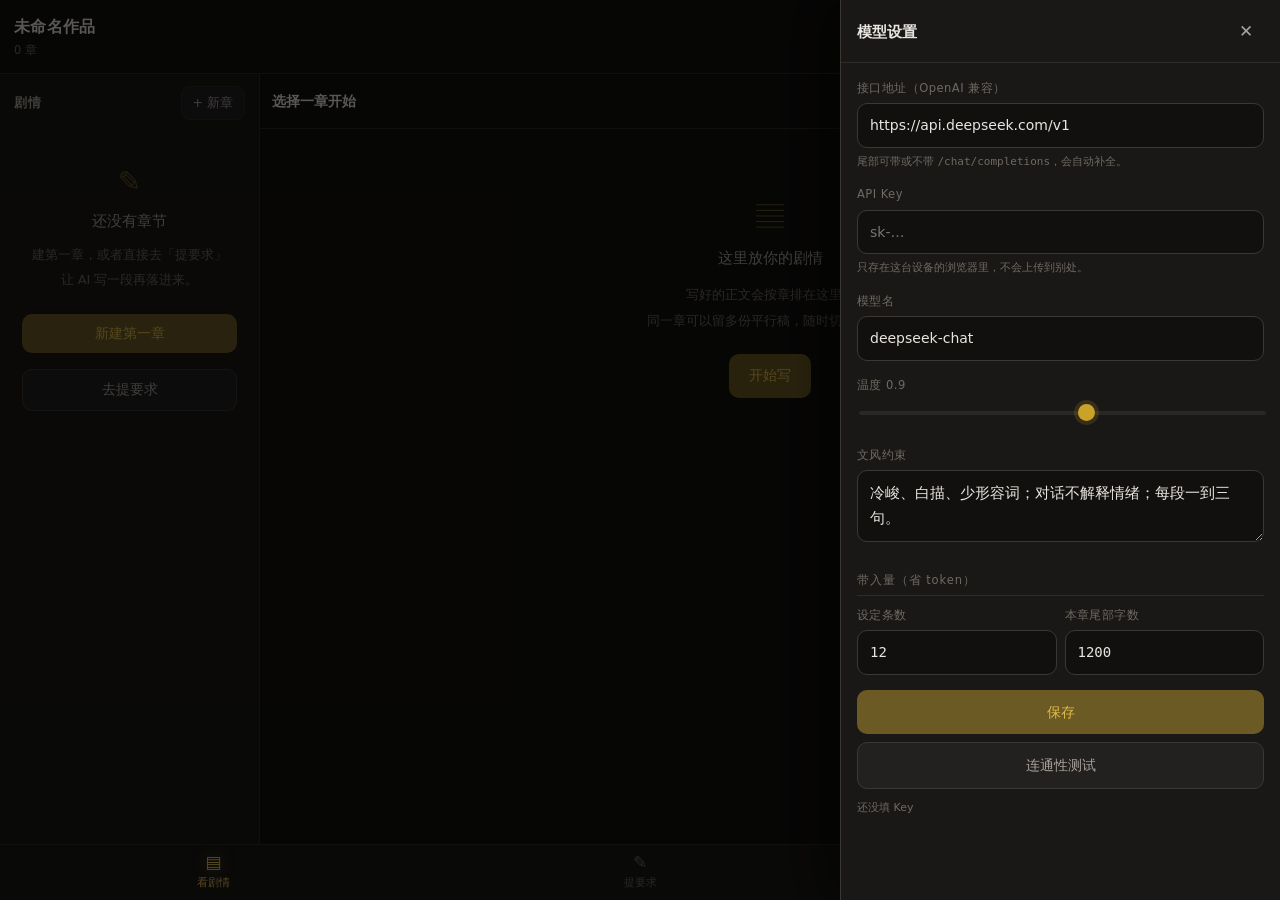
==== src/index.html @ 963e23ae "feat: 临文录 v1.0 —— 三模块前端创作台 看剧情 / 提要求 / 世界线与设定。 纯前端零依赖单文件，数据存本地，可离线使用。" ====
<!DOCTYPE html>
<html lang="zh-CN">
<head>
<meta charset="UTF-8">
<meta name="viewport" content="width=device-width, initial-scale=1, viewport-fit=cover">
<meta name="theme-color" content="#12100e">
<meta name="description" content="临文录 · 一个纯前端的极简小说创作台：看剧情、提要求、管设定。">
<title>临文录</title>
<link rel="stylesheet" href="style.css">
</head>
<body>

<!-- ══ 顶栏 ══ -->
<header class="topbar">
  <button class="topbar__title" id="btnBook" title="作品设置">
    <span class="topbar__name" id="bookName">临文录</span>
    <span class="topbar__meta" id="bookMeta">未命名作品</span>
  </button>
  <div class="topbar__actions">
    <button class="icon-btn" id="btnStream" title="专注模式">◎</button>
    <button class="icon-btn" id="btnMenu" title="更多">⋯</button>
  </div>
</header>

<!-- ══ 主区：三个模块 ══ -->
<main class="stage">

  <!-- ── 模块一：看剧情 ── -->
  <section class="view view--read" id="viewRead" data-view="read">
    <div class="pane pane--list" id="chapterListPane">
      <div class="pane__head">
        <h2 class="pane__title">剧情</h2>
        <button class="mini-btn" id="btnNewChapter">+ 新章</button>
      </div>
      <div class="chapter-list" id="chapterList"></div>
    </div>

    <div class="pane pane--body" id="chapterBodyPane">
      <div class="reader__head">
        <button class="icon-btn reader__back" id="btnBackToList" title="返回目录">‹</button>
        <div class="reader__title" id="readerTitle">选择一章开始</div>
        <div class="reader__tools">
          <button class="mini-btn" id="btnVersions" title="版本">稿 <span id="verBadge">—</span></button>
          <button class="mini-btn" id="btnEditChapter" title="改写正文">✎</button>
        </div>
      </div>
      <article class="reader" id="reader" tabindex="0">
        <div class="empty" id="readerEmpty">
          <p>左边选一章，<br>或者按下面的「提要求」开始写。</p>
        </div>
      </article>
      <div class="selbar" id="selbar" hidden>
        <span class="selbar__label">选中了 <b id="selCount">0</b> 字</span>
        <button class="mini-btn" data-sel="rewrite">改写</button>
        <button class="mini-btn" data-sel="expand">扩写</button>
        <button class="mini-btn" data-sel="ask">提问</button>
        <button class="mini-btn" data-sel="setting">存为设定</button>
      </div>
    </div>
  </section>

  <!-- ── 模块二：提要求 ── -->
  <section class="view view--chat" id="viewChat" data-view="chat" hidden>
    <div class="chat__head">
      <div class="chat__target">
        <span class="chat__targetLabel">写作目标</span>
        <button class="chip" id="btnTarget"></button>
      </div>
      <button class="mini-btn" id="btnContext" title="查看将带入的上下文">上下文</button>
    </div>

    <div class="chat__flow" id="chatFlow"></div>

    <div class="chat__composer">
      <div class="chat__hint" id="chatHint"></div>
      <div class="composer">
        <textarea id="chatInput" rows="1" placeholder="说要写什么：主角去码头见旧友，气氛要冷"></textarea>
        <button class="send-btn" id="btnSend" title="发送">↑</button>
      </div>
      <div class="composer__bar">
        <button class="mini-btn" id="btnQuickContinue">续写</button>
        <button class="mini-btn" id="btnQuickOutline">本章要点</button>
        <button class="mini-btn" id="btnNewChat">清空对话</button>
      </div>
    </div>
  </section>

  <!-- ── 模块三：世界线与设定 ── -->
  <section class="view view--world" id="viewWorld" data-view="world" hidden>
    <div class="seg" id="worldSeg">
      <button class="seg__btn is-on" data-seg="line">世界线</button>
      <button class="seg__btn" data-seg="setting">设定</button>
    </div>

    <div class="world__body" id="worldBody"></div>

    <button class="fab" id="btnAddWorld" title="新增">+</button>
  </section>

</main>

<!-- ══ 底部导航 ══ -->
<nav class="tabbar" id="tabbar">
  <button class="tab is-on" data-go="read"><i>▤</i><span>看剧情</span></button>
  <button class="tab" data-go="chat"><i>✎</i><span>提要求</span></button>
  <button class="tab" data-go="world"><i>◇</i><span>世界线</span></button>
</nav>

<!-- ══ 抽屉：设置 ══ -->
<div class="sheet" id="sheet" hidden>
  <div class="sheet__mask" data-close></div>
  <div class="sheet__panel">
    <div class="sheet__head">
      <h3 id="sheetTitle">设置</h3>
      <button class="icon-btn" data-close>✕</button>
    </div>
    <div class="sheet__body" id="sheetBody"></div>
  </div>
</div>

<!-- ══ 轻提示 ══ -->
<div class="toast" id="toast" hidden></div>

<script src="js/store.js"></script>
<script src="js/api.js"></script>
<script src="js/read.js"></script>
<script src="js/chat.js"></script>
<script src="js/world.js"></script>
<script src="js/app.js"></script>
</body>
</html>
---- src/style.css ----
/* ════════════════════════════════════════════
   临文录 · 样式
   深色纸墨调 · 移动优先 · 零依赖
   ════════════════════════════════════════════ */

:root {
  --bg:      #12100e;
  --bg-2:    #1a1816;
  --bg-3:    #232020;
  --bg-4:    #2b2724;
  --line:    #302b27;
  --line-2:  #3d3733;
  --ink:     #e9e5e0;
  --ink-2:   #a9a29a;
  --ink-3:   #6f6962;
  --gold:    #c9a227;
  --gold-2:  #e0bb4a;
  --gold-dim:#6b5a24;
  --red:     #b5524a;
  --green:   #6b8f5e;

  --r:  10px;
  --r-2:14px;
  --tap: 44px;

  --ui: -apple-system, BlinkMacSystemFont, "PingFang SC", "Microsoft YaHei",
        "Source Han Sans SC", "Noto Sans CJK SC", system-ui, sans-serif;
  --serif: "Songti SC", "Source Han Serif SC", "Noto Serif CJK SC",
           "Georgia", "SimSun", serif;
  --mono: ui-monospace, "SFMono-Regular", "Cascadia Mono", Consolas, monospace;

  --safe-b: env(safe-area-inset-bottom, 0px);
  --safe-t: env(safe-area-inset-top, 0px);
}

* { box-sizing: border-box; -webkit-tap-highlight-color: transparent; }

html, body {
  margin: 0; padding: 0;
  height: 100%;
  overscroll-behavior-y: none;
}

body {
  background: var(--bg);
  color: var(--ink);
  font-family: var(--ui);
  font-size: 15px;
  line-height: 1.6;
  display: flex;
  flex-direction: column;
  height: 100dvh;
  min-height: 100vh;
}

button, input, textarea, select {
  font: inherit; color: inherit;
  background: none; border: none; outline: none;
}
button { cursor: pointer; }
[hidden] { display: none !important; }

::-webkit-scrollbar { width: 8px; height: 8px; }
::-webkit-scrollbar-thumb { background: var(--line-2); border-radius: 4px; }
::-webkit-scrollbar-track { background: transparent; }

/* ─────────── 顶栏 ─────────── */
.topbar {
  flex: 0 0 auto;
  display: flex; align-items: center; gap: 8px;
  padding: calc(var(--safe-t) + 10px) 14px 10px;
  background: linear-gradient(var(--bg) 70%, transparent);
  border-bottom: 1px solid var(--line);
  position: relative; z-index: 20;
}
.topbar__title {
  flex: 1; min-width: 0;
  display: flex; flex-direction: column; align-items: flex-start;
  gap: 1px; padding: 4px 0; text-align: left;
}
.topbar__name {
  font-size: 16px; font-weight: 600; letter-spacing: .02em;
  color: var(--ink);
  overflow: hidden; text-overflow: ellipsis; white-space: nowrap; max-width: 100%;
}
.topbar__meta { font-size: 11.5px; color: var(--ink-3); }
.topbar__actions { display: flex; gap: 2px; }

.icon-btn {
  width: 36px; height: 36px; border-radius: 9px;
  display: grid; place-items: center;
  color: var(--ink-2); font-size: 17px;
  transition: background .15s, color .15s;
}
.icon-btn:hover, .icon-btn:active { background: var(--bg-3); color: var(--ink); }

.mini-btn {
  padding: 6px 11px; border-radius: 8px;
  background: var(--bg-3); color: var(--ink-2);
  font-size: 12.5px; white-space: nowrap;
  border: 1px solid var(--line);
  transition: background .15s, color .15s, border-color .15s;
}
.mini-btn:hover, .mini-btn:active { background: var(--bg-4); color: var(--ink); }
.mini-btn.is-on { background: var(--gold-dim); color: var(--gold-2); border-color: var(--gold); }
.mini-btn--danger:hover { background: #3a2622; color: var(--red); border-color: var(--red); }

/* ─────────── 舞台 ─────────── */
.stage { flex: 1 1 auto; min-height: 0; position: relative; }
.view {
  position: absolute; inset: 0;
  display: flex; flex-direction: column;
  animation: fade .18s ease;
}
@keyframes fade { from { opacity: 0; transform: translateY(4px); } to { opacity: 1; transform: none; } }

/* ─────────── 模块一：看剧情 ─────────── */
.view--read { flex-direction: row; }

.pane--list {
  flex: 0 0 260px; min-width: 0;
  display: flex; flex-direction: column;
  border-right: 1px solid var(--line);
  background: var(--bg-2);
}
.pane__head {
  display: flex; align-items: center; justify-content: space-between;
  padding: 12px 14px 8px;
}
.pane__title { margin: 0; font-size: 13px; font-weight: 600; color: var(--ink-2); letter-spacing: .08em; }

.chapter-list { flex: 1; overflow-y: auto; padding: 4px 8px 20px; }
.chapter-item {
  display: block; width: 100%; text-align: left;
  padding: 9px 10px; border-radius: var(--r);
  color: var(--ink-2); font-size: 13.5px;
  transition: background .14s, color .14s;
}
.chapter-item:hover { background: var(--bg-3); color: var(--ink); }
.chapter-item.is-on { background: var(--gold-dim); color: var(--gold-2); }
.chapter-item__no { font-family: var(--mono); font-size: 11px; opacity: .65; margin-right: 6px; }
.chapter-item__tag {
  float: right; font-size: 10px; padding: 1px 6px; border-radius: 20px;
  background: var(--bg-4); color: var(--ink-3);
}
.chapter-item__tag--has { background: #24352a; color: var(--green); }

.pane--body { flex: 1; min-width: 0; display: flex; flex-direction: column; }
.reader__head {
  display: flex; align-items: center; gap: 8px;
  padding: 10px 12px; border-bottom: 1px solid var(--line);
}
.reader__back { display: none; }
.reader__title {
  flex: 1; min-width: 0; font-size: 14px; font-weight: 600;
  overflow: hidden; text-overflow: ellipsis; white-space: nowrap;
}
.reader__tools { display: flex; gap: 6px; }

.reader {
  flex: 1; overflow-y: auto;
  padding: 22px clamp(16px, 5vw, 56px) 120px;
  font-family: var(--serif);
  font-size: 17px; line-height: 1.95;
  color: #ddd8d1;
  max-width: 780px; margin: 0 auto; width: 100%;
  scroll-behavior: smooth;
}
.reader p { margin: 0 0 1.05em; text-indent: 0; }
.reader h2 {
  font-family: var(--ui); font-size: 15px; font-weight: 600;
  color: var(--ink-3); letter-spacing: .06em;
  margin: 2em 0 .8em; padding-bottom: .4em; border-bottom: 1px solid var(--line);
}
.reader h2:first-child { margin-top: 0; }
.reader mark.sel-hl { background: #3a3220; color: var(--gold-2); border-radius: 3px; }
.reader__caret::after {
  content: '▍'; color: var(--gold); animation: blink 1s steps(2) infinite;
  font-family: var(--ui); font-size: .8em; margin-left: 1px;
}
@keyframes blink { 50% { opacity: 0; } }

.empty {
  text-align: center; color: var(--ink-3); font-family: var(--ui);
  font-size: 14px; line-height: 2; padding: 60px 20px;
}

/* 空状态：图标 + 标题 + 说明 + 动作 */
.blank {
  display: flex; flex-direction: column; align-items: center;
  gap: 9px; padding: 52px 26px 40px; text-align: center;
  animation: fade .24s ease;
}
.blank__icon {
  font-size: 28px; line-height: 1; margin-bottom: 4px;
  color: var(--gold-dim); opacity: .85;
}
.blank__title { font-size: 15px; color: var(--ink-2); font-weight: 500; }
.blank__desc { font-size: 13px; color: var(--ink-3); line-height: 1.95; max-width: 26em; }
.blank__desc b { color: var(--ink-2); font-weight: 500; }
.blank__acts { display: flex; gap: 8px; margin-top: 12px; flex-wrap: wrap; justify-content: center; }
.blank__acts .btn { width: auto; padding: 9px 20px; font-size: 13.5px; margin: 0; }

/* 选中工具条 */
.selbar {
  position: absolute; left: 50%; transform: translateX(-50%);
  bottom: 14px; z-index: 15;
  display: flex; align-items: center; gap: 6px;
  padding: 7px 9px; border-radius: 12px;
  background: rgba(35,32,32,.97);
  border: 1px solid var(--line-2);
  box-shadow: 0 10px 34px rgba(0,0,0,.6);
  backdrop-filter: blur(8px);
  max-width: calc(100% - 24px); overflow-x: auto;
}
.selbar__label { font-size: 11.5px; color: var(--ink-3); white-space: nowrap; padding: 0 4px; }

/* ─────────── 模块二：提要求 ─────────── */
.view--chat { }
.chat__head {
  display: flex; align-items: center; justify-content: space-between;
  gap: 10px; padding: 10px 14px; border-bottom: 1px solid var(--line);
}
.chat__target { display: flex; align-items: center; gap: 8px; min-width: 0; }
.chat__targetLabel { font-size: 11px; color: var(--ink-3); letter-spacing: .06em; }
.chip {
  padding: 5px 11px; border-radius: 20px;
  background: var(--bg-3); border: 1px solid var(--line);
  font-size: 12.5px; color: var(--ink-2);
  max-width: 46vw; overflow: hidden; text-overflow: ellipsis; white-space: nowrap;
}
.chip:hover { border-color: var(--gold-dim); color: var(--gold-2); }

.chat__flow {
  flex: 1; overflow-y: auto;
  padding: 18px 14px 8px;
  display: flex; flex-direction: column; gap: 14px;
  max-width: 780px; width: 100%; margin: 0 auto;
}
.msg { display: flex; flex-direction: column; gap: 6px; max-width: 100%; }
.msg--me { align-items: flex-end; }
.msg__who { font-size: 10.5px; color: var(--ink-3); letter-spacing: .08em; padding: 0 4px; }
.msg__body {
  padding: 11px 14px; border-radius: var(--r-2);
  font-size: 15px; line-height: 1.8;
  white-space: pre-wrap; word-break: break-word;
  max-width: 100%;
}
.msg--me .msg__body { background: var(--bg-3); border: 1px solid var(--line); border-bottom-right-radius: 4px; }
.msg--ai .msg__body {
  background: var(--bg-2); border: 1px solid var(--line);
  border-bottom-left-radius: 4px;
  font-family: var(--serif); font-size: 15.5px; color: #ddd8d1;
}
.msg--note .msg__body { background: none; border: 1px dashed var(--line-2); color: var(--ink-3); font-size: 12.5px; font-family: var(--ui); }
.msg__acts { display: flex; gap: 6px; flex-wrap: wrap; padding: 0 2px; }

.chat__composer {
  flex: 0 0 auto;
  padding: 8px 14px calc(8px + var(--safe-b));
  border-top: 1px solid var(--line);
  background: var(--bg);
}
.composer {
  display: flex; align-items: flex-end; gap: 8px;
  background: var(--bg-2); border: 1px solid var(--line-2);
  border-radius: var(--r-2); padding: 6px 6px 6px 12px;
  max-width: 780px; margin: 0 auto;
  transition: border-color .15s;
}
.composer:focus-within { border-color: var(--gold-dim); }
.composer textarea {
  flex: 1; min-width: 0; resize: none; max-height: 34vh;
  padding: 7px 0; font-size: 15px; line-height: 1.6;
  background: none;
}
.composer textarea::placeholder { color: var(--ink-3); }
.send-btn {
  flex: 0 0 auto; width: 38px; height: 38px; border-radius: 12px;
  background: var(--gold-dim); color: var(--gold-2);
  font-size: 17px; display: grid; place-items: center;
  transition: background .15s, opacity .15s;
}
.send-btn:hover { background: var(--gold); color: #201c0d; }
.send-btn:disabled { opacity: .4; cursor: default; }
.send-btn--stop {
  background: var(--bg-4); color: var(--ink-2);
  font-size: 13px; border: 1px solid var(--line-2);
}
.send-btn--stop:hover { background: #3a2622; color: var(--red); border-color: var(--red); }
.composer__bar {
  display: flex; gap: 6px; padding-top: 8px;
  max-width: 780px; margin: 0 auto;
  overflow-x: auto; scrollbar-width: none;
}
.composer__bar::-webkit-scrollbar { display: none; }
.chat__hint { font-size: 11.5px; color: var(--ink-3); padding: 0 2px 6px; max-width: 780px; margin: 0 auto; }
.chat__hint b { color: var(--gold-2); font-weight: 500; }

.typing { display: inline-flex; gap: 3px; align-items: center; }
.typing i {
  width: 5px; height: 5px; border-radius: 50%; background: var(--gold-2);
  animation: bounce 1.2s infinite;
}
.typing i:nth-child(2) { animation-delay: .15s; }
.typing i:nth-child(3) { animation-delay: .3s; }
@keyframes bounce { 0%,60%,100% { transform: none; opacity: .4; } 30% { transform: translateY(-4px); opacity: 1; } }

/* ─────────── 模块三：世界线与设定 ─────────── */
.seg {
  display: flex; gap: 4px; padding: 12px 14px 8px;
  max-width: 780px; width: 100%; margin: 0 auto;
}
.seg__btn {
  padding: 7px 16px; border-radius: 20px;
  font-size: 13px; color: var(--ink-3);
  background: var(--bg-2); border: 1px solid transparent;
  transition: all .15s;
}
.seg__btn.is-on { background: var(--bg-3); color: var(--ink); border-color: var(--line-2); }

.world__body {
  flex: 1; overflow-y: auto;
  padding: 6px 14px 90px;
  max-width: 780px; width: 100%; margin: 0 auto;
}

.card {
  padding: 13px 15px; margin-bottom: 9px;
  border-radius: var(--r-2);
  background: var(--bg-2); border: 1px solid var(--line);
  transition: border-color .15s;
}
.card:hover { border-color: var(--line-2); }
.card__top { display: flex; align-items: baseline; gap: 8px; margin-bottom: 5px; }
.card__name { font-size: 14.5px; font-weight: 600; flex: 1; min-width: 0; }
.card__kind {
  font-size: 10.5px; padding: 2px 8px; border-radius: 20px;
  background: var(--bg-4); color: var(--ink-2); white-space: nowrap;
}
.card__kind[data-k="人物"] { background: #2a2f3a; color: #8fa8cc; }
.card__kind[data-k="地点"] { background: #26332c; color: #7fae91; }
.card__kind[data-k="规则"] { background: #3a2a26; color: #cc9280; }
.card__kind[data-k="物件"] { background: #332c3a; color: #a48fcc; }
.card__desc { font-size: 13.5px; color: var(--ink-2); line-height: 1.7; white-space: pre-wrap; }
.card__meta { display: flex; gap: 8px; align-items: center; margin-top: 8px; font-size: 11px; color: var(--ink-3); }
.card__acts { margin-left: auto; display: flex; gap: 4px; opacity: .55; }
.card:hover .card__acts { opacity: 1; }

.line-item { position: relative; padding: 0 0 16px 22px; }
.line-item::before {
  content: ''; position: absolute; left: 5px; top: 7px;
  width: 7px; height: 7px; border-radius: 50%;
  background: var(--gold); box-shadow: 0 0 0 3px rgba(201,162,39,.14);
}
.line-item::after {
  content: ''; position: absolute; left: 8px; top: 18px; bottom: 0;
  width: 1px; background: var(--line-2);
}
.line-item:last-child::after { display: none; }
.line-item.is-closed::before { background: var(--ink-3); box-shadow: none; }
.line-item__hd { display: flex; align-items: baseline; gap: 8px; }
.line-item__name { font-size: 14px; font-weight: 600; }
.line-item__at { font-size: 11px; color: var(--gold); font-family: var(--mono); }
.line-item__desc { font-size: 13.5px; color: var(--ink-2); margin-top: 4px; line-height: 1.7; white-space: pre-wrap; }
.line-item.is-closed .line-item__name { color: var(--ink-3); text-decoration: line-through; text-decoration-color: var(--line-2); }

.fab {
  position: absolute; right: 18px; bottom: calc(78px + var(--safe-b));
  width: 50px; height: 50px; border-radius: 16px;
  background: var(--gold-dim); color: var(--gold-2);
  font-size: 24px; line-height: 1;
  display: grid; place-items: center;
  box-shadow: 0 8px 26px rgba(0,0,0,.5);
  transition: background .15s, transform .12s;
  z-index: 12;
}
.fab:hover { background: var(--gold); color: #201c0d; }
.fab:active { transform: scale(.94); }

/* ─────────── 底部导航 ─────────── */
.tabbar {
  flex: 0 0 auto;
  display: flex;
  padding-bottom: var(--safe-b);
  background: var(--bg-2);
  border-top: 1px solid var(--line);
  z-index: 20;
}
.tab {
  flex: 1; display: flex; flex-direction: column; align-items: center; gap: 3px;
  padding: 9px 0 8px;
  color: var(--ink-3); font-size: 11px;
  transition: color .15s;
}
.tab i { font-size: 17px; font-style: normal; line-height: 1; }
.tab.is-on { color: var(--gold-2); }
.tab.is-on i { text-shadow: 0 0 14px rgba(201,162,39,.5); }

/* ─────────── 抽屉 ─────────── */
.sheet { position: fixed; inset: 0; z-index: 60; }
.sheet__mask { position: absolute; inset: 0; background: rgba(0,0,0,.62); animation: fade .16s ease; }
.sheet__panel {
  position: absolute; right: 0; top: 0; bottom: 0;
  width: min(440px, 100%);
  background: var(--bg-2); border-left: 1px solid var(--line-2);
  display: flex; flex-direction: column;
  animation: slide .22s cubic-bezier(.22,.8,.3,1);
  box-shadow: -14px 0 44px rgba(0,0,0,.5);
}
@keyframes slide { from { transform: translateX(24px); opacity: .4; } to { transform: none; opacity: 1; } }
.sheet__head {
  display: flex; align-items: center; justify-content: space-between;
  padding: calc(var(--safe-t) + 14px) 16px 12px;
  border-bottom: 1px solid var(--line);
}
.sheet__head h3 { margin: 0; font-size: 15px; font-weight: 600; }
.sheet__body { flex: 1; overflow-y: auto; padding: 16px 16px calc(20px + var(--safe-b)); }

.field { margin-bottom: 15px; }
.field__label { display: block; font-size: 11.5px; color: var(--ink-3); margin-bottom: 6px; letter-spacing: .04em; }
.field__hint { font-size: 11px; color: var(--ink-3); margin-top: 5px; line-height: 1.6; }
.input, .textarea, .select {
  width: 100%; padding: 10px 12px; border-radius: var(--r);
  background: var(--bg); border: 1px solid var(--line-2);
  font-size: 14px; transition: border-color .15s;
  font-family: var(--ui);
}
.textarea { font-family: var(--serif); font-size: 14.5px; line-height: 1.7; resize: vertical; min-height: 90px; }
.input:focus, .textarea:focus, .select:focus { border-color: var(--gold-dim); }
.select { appearance: none; background-image: none; }

/* 滑杆：跟主题一致，别用浏览器默认蓝 */
input[type="range"] {
  -webkit-appearance: none; appearance: none;
  width: 100%; height: 22px; background: none; padding: 0;
}
input[type="range"]::-webkit-slider-runnable-track {
  height: 4px; border-radius: 2px; background: var(--bg-4);
}
input[type="range"]::-webkit-slider-thumb {
  -webkit-appearance: none; appearance: none;
  width: 17px; height: 17px; margin-top: -6.5px;
  border-radius: 50%; background: var(--gold);
  box-shadow: 0 0 0 4px rgba(201,162,39,.16);
}
input[type="range"]::-moz-range-track { height: 4px; border-radius: 2px; background: var(--bg-4); }
input[type="range"]::-moz-range-thumb {
  width: 17px; height: 17px; border: none; border-radius: 50%
  ; background: var(--gold);
}
input[type="number"] { font-family: var(--mono); }
.row { display: flex; gap: 8px; }
.row > * { flex: 1; }

.btn {
  width: 100%; padding: 11px; border-radius: var(--r);
  background: var(--gold-dim); color: var(--gold-2);
  font-size: 14px; font-weight: 500;
  transition: background .15s;
}
.btn:hover { background: var(--gold); color: #201c0d; }
.btn--ghost { background: var(--bg-3); color: var(--ink-2); border: 1px solid var(--line-2); }
.btn--ghost:hover { background: var(--bg-4); color: var(--ink); }
.btn--danger { background: none; color: var(--red); border: 1px solid #4a2f2c; }
.btn--danger:hover { background: #3a2622; color: var(--red); }

.kv { display: flex; align-items: center; gap: 10px; padding: 11px 0; border-bottom: 1px solid var(--line); font-size: 13.5px; }
.kv:last-child { border-bottom: none; }
.kv__k { flex: 0 0 auto; color: var(--ink-2); }
.kv__v { flex: 1; text-align: right; color: var(--ink-3); font-size: 12.5px; font-family: var(--mono); overflow: hidden; text-overflow: ellipsis; white-space: nowrap; }
.kv button { flex: 0 0 auto; }

.sec-title {
  font-size: 11.5px; color: var(--ink-3); letter-spacing: .08em;
  margin: 22px 0 10px; padding-bottom: 6px; border-bottom: 1px solid var(--line);
}
.sec-title:first-child { margin-top: 0; }

/* ─────────── Toast ─────────── */
.toast {
  position: fixed; left: 50%; transform: translateX(-50%);
  bottom: calc(88px + var(--safe-b)); z-index: 80;
  padding: 9px 17px; border-radius: 22px;
  background: rgba(43,39,36,.97); border: 1px solid var(--line-2);
  font-size: 13px; color: var(--ink);
  box-shadow: 0 8px 26px rgba(0,0,0,.5);
  animation: toastIn .2s ease;
  max-width: calc(100vw - 40px); text-align: center;
}
@keyframes toastIn { from { opacity: 0; transform: translate(-50%, 8px); } to { opacity: 1; transform: translate(-50%, 0); } }

/* ─────────── 专注模式 ─────────── */
body.is-stream .tabbar,
body.is-stream .topbar { display: none; }
body.is-stream .reader { padding-top: 34px; }

/* ─────────── 桌面端 ─────────── */
@media (min-width: 761px) {
  body { font-size: 15px; }
  .reader__back { display: none; }
}
@media (max-width: 760px) {
  /* 手机：目录与正文互斥，用返回键切换 */
  .view--read .pane--list { flex: 1 1 auto; border-right: none; }
  .view--read .pane--body {
    position: absolute; inset: 0; z-index: 5; background: var(--bg);
    transform: translateX(100%); transition: transform .24s cubic-bezier(.22,.8,.3,1);
  }
  body.is-reading .view--read .pane--body { transform: none; }
  .reader__back { display: grid; }
  .reader { font-size: 16.5px; padding: 18px 20px 140px; }
  .chat__flow { padding: 14px 12px 8px; }
  .selbar { bottom: 10px; }
}
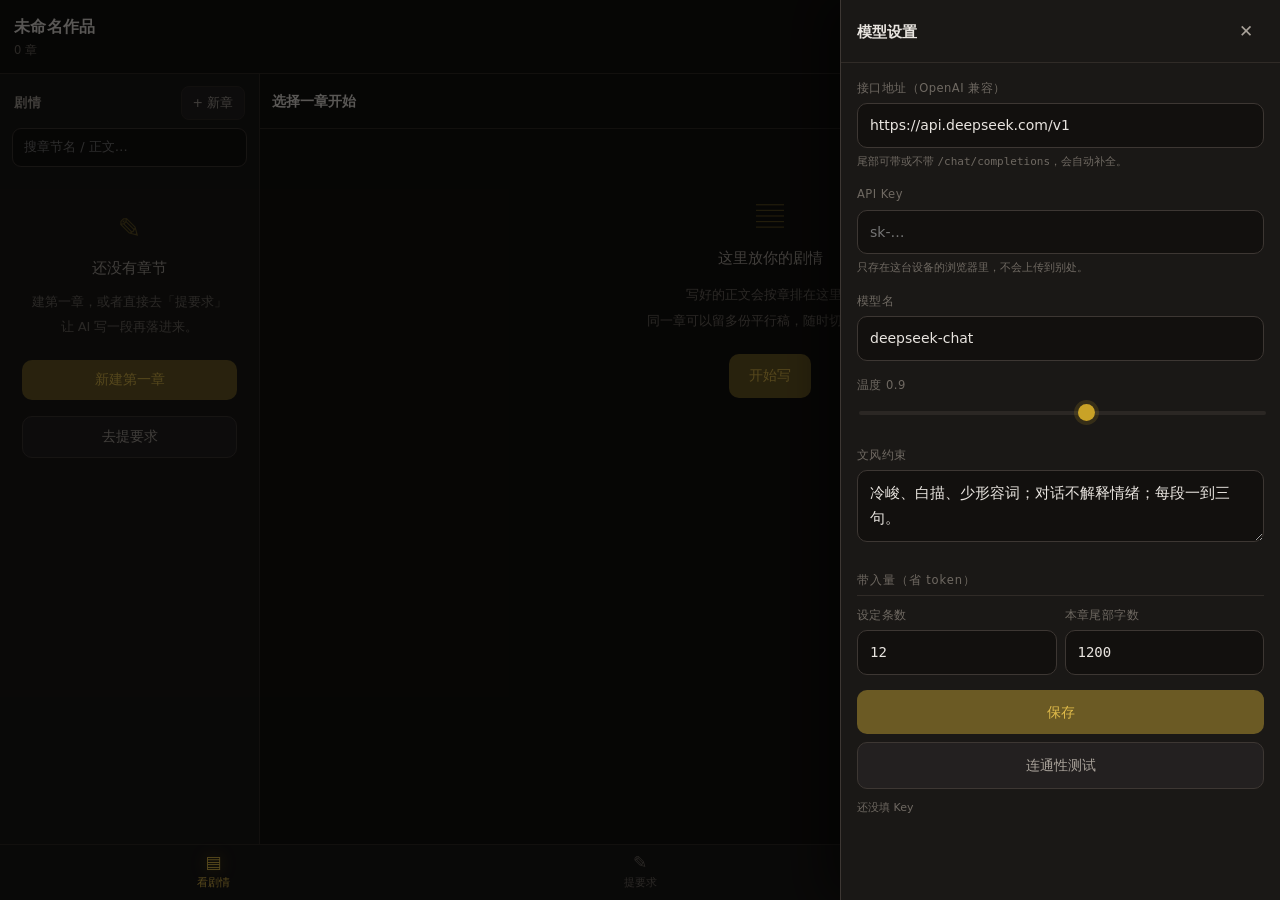
==== commit 75f16366: "feat: 临文录 v1.0 —— 三模块前端创作台 看剧情 / 提要求 / 世界线与设定。 纯前端零依赖单文件，数据存本地，可离线使用。" ====
--- a/src/index.html
+++ b/src/index.html
@@ -6,21 +6,26 @@
 <meta name="theme-color" content="#12100e">
 <meta name="description" content="临文录 · 一个纯前端的极简小说创作台：看剧情、提要求、管设定。">
 <title>临文录</title>
+<link rel="icon" href="data:image/svg+xml,%3Csvg xmlns='http://www.w3.org/2000/svg' viewBox='0 0 32 32'%3E%3Crect width='32' height='32' rx='7' fill='%2312100e'/%3E%3Ctext x='16' y='23' font-size='20' text-anchor='middle' fill='%23c9a227' font-family='Songti SC,serif'%3E%E6%96%87%3C/text%3E%3C/svg%3E">
 <link rel="stylesheet" href="style.css">
 </head>
 <body>
 
 <!-- ══ 顶栏 ══ -->
 <header class="topbar">
-  <button class="topbar__title" id="btnBook" title="作品设置">
+  <button class="topbar__title" id="btnBook" title="作品信息">
     <span class="topbar__name" id="bookName">临文录</span>
     <span class="topbar__meta" id="bookMeta">未命名作品</span>
   </button>
   <div class="topbar__actions">
     <button class="icon-btn" id="btnStream" title="专注模式">◎</button>
-    <button class="icon-btn" id="btnMenu" title="更多">⋯</button>
+    <button class="icon-btn" id="btnViewAction" title="更多">⋯</button>
+    <button class="icon-btn icon-btn--key" id="btnSettings" title="设置（模型 / 数据）">⚙</button>
   </div>
 </header>
+
+<!-- 专注模式的退出口：必须独立于顶栏，否则进得去出不来 -->
+<button class="stream-exit" id="streamExit" hidden>✕ 退出专注</button>
 
 <!-- ══ 主区：三个模块 ══ -->
 <main class="stage">
@@ -31,6 +36,9 @@
       <div class="pane__head">
         <h2 class="pane__title">剧情</h2>
         <button class="mini-btn" id="btnNewChapter">+ 新章</button>
+      </div>
+      <div class="chapfind">
+        <input class="input input--sm" id="chapterSearch" placeholder="搜章节名 / 正文…">
       </div>
       <div class="chapter-list" id="chapterList"></div>
     </div>
@@ -44,17 +52,13 @@
           <button class="mini-btn" id="btnEditChapter" title="改写正文">✎</button>
         </div>
       </div>
-      <article class="reader" id="reader" tabindex="0">
-        <div class="empty" id="readerEmpty">
-          <p>左边选一章，<br>或者按下面的「提要求」开始写。</p>
-        </div>
-      </article>
+      <article class="reader" id="reader" tabindex="0"></article>
       <div class="selbar" id="selbar" hidden>
-        <span class="selbar__label">选中了 <b id="selCount">0</b> 字</span>
+        <span class="selbar__label">选中 <b id="selCount">0</b> 字</span>
         <button class="mini-btn" data-sel="rewrite">改写</button>
         <button class="mini-btn" data-sel="expand">扩写</button>
         <button class="mini-btn" data-sel="ask">提问</button>
-        <button class="mini-btn" data-sel="setting">存为设定</button>
+        <button class="mini-btn" data-sel="setting">存设定</button>
       </div>
     </div>
   </section>
@@ -66,10 +70,19 @@
         <span class="chat__targetLabel">写作目标</span>
         <button class="chip" id="btnTarget"></button>
       </div>
-      <button class="mini-btn" id="btnContext" title="查看将带入的上下文">上下文</button>
+      <div class="chat__headActs">
+        <button class="mini-btn" id="btnFind" title="在对话里查找">查找</button>
+        <button class="mini-btn" id="btnContext" title="查看将带入的上下文">上下文</button>
+      </div>
+    </div>
+
+    <div class="findbar" id="chatFind" hidden>
+      <input class="input input--sm" id="chatSearch" placeholder="搜对话内容…">
+      <div class="chips" id="chatChips"></div>
     </div>
 
     <div class="chat__flow" id="chatFlow"></div>
+    <button class="jumpdown" id="btnJumpDown" hidden>↓ 最新</button>
 
     <div class="chat__composer">
       <div class="chat__hint" id="chatHint"></div>
@@ -92,6 +105,18 @@
       <button class="seg__btn" data-seg="setting">设定</button>
     </div>
 
+    <div class="world__tools">
+      <input class="input input--sm" id="worldSearch" placeholder="搜索名称 / 说明…">
+      <button class="mini-btn" id="btnWorldPick" title="多选管理">多选</button>
+    </div>
+    <div class="pickbar" id="worldPickbar" hidden>
+      <span class="pickbar__count" id="pickCount">已选 0</span>
+      <button class="mini-btn" id="pickAll">全选</button>
+      <button class="mini-btn" id="pickInvert">反选</button>
+      <button class="mini-btn mini-btn--danger" id="pickDel">删除</button>
+      <button class="mini-btn" id="pickCancel">退出</button>
+    </div>
+
     <div class="world__body" id="worldBody"></div>
 
     <button class="fab" id="btnAddWorld" title="新增">+</button>
@@ -106,7 +131,7 @@
   <button class="tab" data-go="world"><i>◇</i><span>世界线</span></button>
 </nav>
 
-<!-- ══ 抽屉：设置 ══ -->
+<!-- ══ 抽屉 ══ -->
 <div class="sheet" id="sheet" hidden>
   <div class="sheet__mask" data-close></div>
   <div class="sheet__panel">
--- a/src/style.css
+++ b/src/style.css
@@ -477,6 +477,34 @@
 }
 .sec-title:first-child { margin-top: 0; }
 
+/* 设置里的导航行 */
+.navrow {
+  display: flex; align-items: center; gap: 10px; width: 100%;
+  padding: 13px 2px; border-bottom: 1px solid var(--line);
+  text-align: left; color: var(--ink); font-size: 14px;
+  transition: background .14s;
+}
+.navrow:last-child { border-bottom: none; }
+.navrow:hover { background: var(--bg-3); }
+.navrow__k { flex: 1; }
+.navrow__v {
+  font-size: 12px; color: var(--ink-3); max-width: 48%;
+  overflow: hidden; text-overflow: ellipsis; white-space: nowrap;
+}
+.navrow__a { color: var(--ink-3); font-size: 15px; }
+.navrow--danger .navrow__k { color: var(--red); }
+
+/* 导入预览的勾选行 */
+.pickrow {
+  display: flex; align-items: center; gap: 10px;
+  padding: 12px 2px; border-bottom: 1px solid var(--line);
+  font-size: 13.5px; cursor: pointer;
+}
+.pickrow.is-off { opacity: .4; cursor: default; }
+.pickrow input { width: 17px; height: 17px; accent-color: var(--gold); flex: 0 0 auto; }
+.pickrow__k { flex: 1; }
+.pickrow__n { font-size: 12px; color: var(--ink-3); }
+
 /* ─────────── Toast ─────────── */
 .toast {
   position: fixed; left: 50%; transform: translateX(-50%);
@@ -490,10 +518,108 @@
 }
 @keyframes toastIn { from { opacity: 0; transform: translate(-50%, 8px); } to { opacity: 1; transform: translate(-50%, 0); } }
 
-/* ─────────── 专注模式 ─────────── */
+/* ─────────── 专注模式：进去必须能出来 ─────────── */
 body.is-stream .tabbar,
 body.is-stream .topbar { display: none; }
-body.is-stream .reader { padding-top: 34px; }
+body.is-stream .reader { padding-top: 42px; }
+body.is-stream .reader__head { display: none; }
+
+.stream-exit {
+  position: fixed; z-index: 70;
+  top: calc(var(--safe-t) + 10px); right: 12px;
+  padding: 7px 14px; border-radius: 20px;
+  background: rgba(35,32,32,.72); color: var(--ink-2);
+  border: 1px solid var(--line-2);
+  font-size: 12.5px; letter-spacing: .02em;
+  backdrop-filter: blur(6px);
+  opacity: .5; transition: opacity .2s, background .15s, color .15s;
+}
+.stream-exit:hover, .stream-exit:active { opacity: 1; background: var(--bg-4); color: var(--ink); }
+
+/* ─────────── 查找 / 筛选条 ─────────── */
+.findbar { padding: 8px 14px 4px; max-width: 780px; width: 100%; margin: 0 auto; }
+.chapfind { padding: 0 12px 8px; }
+.input--sm { padding: 8px 11px; font-size: 13px; border-radius: 9px; }
+
+.chips { display: flex; gap: 6px; overflow-x: auto; padding: 8px 0 2px; scrollbar-width: none; }
+.chips::-webkit-scrollbar { display: none; }
+.chip-btn {
+  flex: 0 0 auto; padding: 4px 11px; border-radius: 20px;
+  background: var(--bg-3); border: 1px solid var(--line);
+  color: var(--ink-3); font-size: 12px; white-space: nowrap;
+}
+.chip-btn.is-on { background: var(--gold-dim); color: var(--gold-2); border-color: var(--gold); }
+.chip-btn__n { opacity: .6; margin-left: 4px; font-size: 11px; }
+
+.chat__headActs { display: flex; gap: 6px; }
+
+/* 跳到最新 */
+.jumpdown {
+  position: absolute; left: 50%; transform: translateX(-50%);
+  bottom: calc(132px + var(--safe-b)); z-index: 12;
+  padding: 6px 15px; border-radius: 18px;
+  background: rgba(43,39,36,.95); border: 1px solid var(--line-2);
+  color: var(--gold-2); font-size: 12.5px;
+  box-shadow: 0 6px 20px rgba(0,0,0,.5);
+}
+
+/* 命中高亮 */
+.hit { background: #4a3d15; color: var(--gold-2); border-radius: 2px; padding: 0 1px; }
+.msg.is-dim { display: none; }
+
+/* ─────────── 多选管理 ─────────── */
+.world__tools {
+  display: flex; gap: 8px; align-items: center;
+  padding: 0 14px 8px; max-width: 780px; width: 100%; margin: 0 auto;
+}
+.world__tools .input { flex: 1; }
+
+.pickbar {
+  display: flex; align-items: center; gap: 6px; flex-wrap: wrap;
+  margin: 0 14px 10px; padding: 8px 10px;
+  border-radius: var(--r); background: var(--bg-3);
+  border: 1px solid var(--line-2);
+  max-width: 780px;
+}
+.pickbar__count { flex: 1; font-size: 12.5px; color: var(--ink-2); }
+
+.card.is-picked, .line-item.is-picked {
+  border-color: var(--gold); background: #1f1c15;
+}
+.card.is-picked::after {
+  content: '✓'; position: absolute; top: 8px; right: 12px;
+  color: var(--gold-2); font-size: 13px;
+}
+.card { position: relative; }
+.pickbox {
+  position: absolute; top: 12px; right: 12px;
+  width: 17px; height: 17px; border-radius: 5px;
+  border: 1.5px solid var(--line-2); background: var(--bg);
+}
+.card.is-picked .pickbox, .line-item.is-picked .pickbox {
+  background: var(--gold); border-color: var(--gold);
+}
+.card.is-picked .pickbox::after, .line-item.is-picked .pickbox::after {
+  content: ''; position: absolute; left: 5px; top: 1px;
+  width: 4px; height: 9px; border: solid #201c0d;
+  border-width: 0 2px 2px 0; transform: rotate(45deg);
+}
+
+/* 按类别折叠 */
+.grouphead {
+  display: flex; align-items: center; gap: 8px;
+  padding: 10px 2px 6px; cursor: pointer;
+  border-bottom: 1px solid var(--line);
+  margin-bottom: 8px;
+}
+.grouphead__t { font-size: 12px; color: var(--ink-2); letter-spacing: .06em; }
+.grouphead__n { font-size: 11px; color: var(--ink-3); }
+.grouphead__arrow { margin-left: auto; color: var(--ink-3); font-size: 11px; transition: transform .18s; }
+.grouphead.is-folded .grouphead__arrow { transform: rotate(-90deg); }
+.card.is-hidden { display: none; }
+
+/* 设置按钮：让「改模型」一眼能找到 */
+.icon-btn--key { color: var(--gold-2); }
 
 /* ─────────── 桌面端 ─────────── */
 @media (min-width: 761px) {
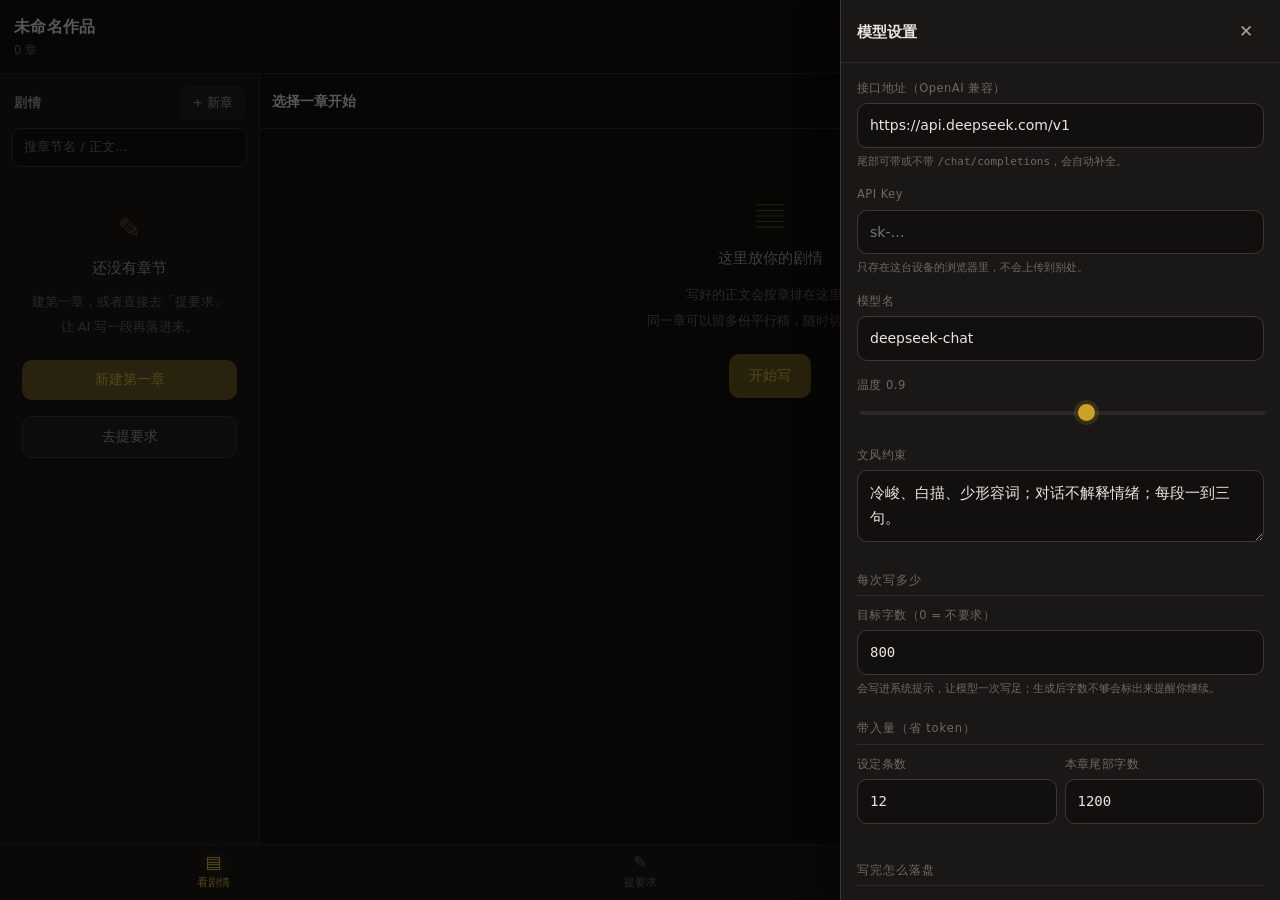
==== commit 826228e5: "feat: 临文录 v1.0 —— 三模块前端创作台 看剧情 / 提要求 / 世界线与设定。 纯前端零依赖单文件，数据存本地，可离线使用。" ====
--- a/src/index.html
+++ b/src/index.html
@@ -55,6 +55,7 @@
       <article class="reader" id="reader" tabindex="0"></article>
       <div class="selbar" id="selbar" hidden>
         <span class="selbar__label">选中 <b id="selCount">0</b> 字</span>
+        <button class="mini-btn" data-sel="from">续写</button>
         <button class="mini-btn" data-sel="rewrite">改写</button>
         <button class="mini-btn" data-sel="expand">扩写</button>
         <button class="mini-btn" data-sel="ask">提问</button>
--- a/src/style.css
+++ b/src/style.css
@@ -201,6 +201,55 @@
 .blank__acts { display: flex; gap: 8px; margin-top: 12px; flex-wrap: wrap; justify-content: center; }
 .blank__acts .btn { width: auto; padding: 9px 20px; font-size: 13.5px; margin: 0; }
 
+/* 章末导航：读完自然往下滚就能翻页 */
+.reader__nav {
+  display: flex; align-items: center; gap: 10px;
+  margin-top: 42px; padding-top: 20px;
+  border-top: 1px solid var(--line);
+}
+.navchap {
+  flex: 1; min-width: 0;
+  padding: 11px 12px; border-radius: var(--r);
+  background: var(--bg-2); border: 1px solid var(--line);
+  color: var(--ink-2); font-size: 12.5px; font-family: var(--ui);
+  overflow: hidden; text-overflow: ellipsis; white-space: nowrap;
+  transition: background .15s, color .15s, border-color .15s;
+}
+.navchap:hover:not(:disabled) { background: var(--bg-3); color: var(--ink); border-color: var(--line-2); }
+.navchap:disabled { opacity: .35; cursor: default; }
+.reader__navPos { flex: 0 0 auto; font-family: var(--ui); font-size: 11.5px; color: var(--ink-3); }
+
+/* 继续上次 */
+.resume-hint {
+  display: flex; align-items: center; gap: 8px; width: 100%;
+  margin-bottom: 8px; padding: 11px 12px;
+  border-radius: var(--r);
+  background: linear-gradient(90deg, rgba(201,162,39,.14), rgba(201,162,39,.04));
+  border: 1px solid var(--gold-dim);
+  text-align: left;
+  transition: background .15s, border-color .15s;
+}
+.resume-hint:hover { border-color: var(--gold); }
+.resume-hint__k {
+  flex: 0 0 auto; font-size: 10.5px; letter-spacing: .06em;
+  color: var(--gold-2); padding: 2px 7px; border-radius: 20px;
+  background: rgba(201,162,39,.16);
+}
+.resume-hint__t {
+  flex: 1; min-width: 0; font-size: 13px; color: var(--ink);
+  overflow: hidden; text-overflow: ellipsis; white-space: nowrap;
+}
+.resume-hint__w { flex: 0 0 auto; font-size: 10.5px; color: var(--ink-3); font-family: var(--mono); }
+
+/* 新名字入库 */
+.namerow {
+  display: flex; align-items: center; gap: 10px;
+  padding: 11px 2px; border-bottom: 1px solid var(--line);
+}
+.namerow__k { flex: 1; font-size: 14px; }
+.namerow__n { font-size: 11.5px; color: var(--ink-3); }
+.namerow select { width: auto; padding: 5px 8px; font-size: 12px; }
+
 /* 选中工具条 */
 .selbar {
   position: absolute; left: 50%; transform: translateX(-50%);
@@ -504,6 +553,58 @@
 .pickrow input { width: 17px; height: 17px; accent-color: var(--gold); flex: 0 0 auto; }
 .pickrow__k { flex: 1; }
 .pickrow__n { font-size: 12px; color: var(--ink-3); }
+
+/* 有新版本时的浮动提示 */
+.updatebar {
+  position: fixed; left: 50%; transform: translateX(-50%);
+  bottom: calc(80px + var(--safe-b)); z-index: 75;
+  padding: 9px 17px; border-radius: 20px;
+  background: var(--gold); color: #201c0d;
+  font-size: 12.5px; font-weight: 500;
+  box-shadow: 0 8px 26px rgba(0,0,0,.55);
+  animation: toastIn .24s ease;
+  max-width: calc(100vw - 32px);
+}
+.buildstamp {
+  margin-top: 14px; padding-top: 12px; border-top: 1px solid var(--line);
+  font-size: 11.5px; color: var(--ink-3); font-family: var(--mono);
+  display: flex; align-items: center; gap: 8px; flex-wrap: wrap;
+}
+.buildstamp .mini-btn { font-family: var(--ui); }
+
+/* 对话段落列表：每次生成是一段，可各自处理 */
+.segrow { padding: 11px 0; border-bottom: 1px solid var(--line); }
+.segrow.is-on { background: rgba(201,162,39,.07); }
+.segrow__hd { display: flex; align-items: center; gap: 8px; margin-bottom: 5px; font-size: 11px; }
+.segrow__len { color: var(--ink-3); font-family: var(--mono); }
+.segrow__ch { color: var(--ink-3); }
+.segrow__tag { color: var(--green); }
+.segrow__txt {
+  font-size: 13px; color: var(--ink-2); line-height: 1.65;
+  font-family: var(--serif); margin-bottom: 8px;
+}
+.segrow__acts { display: flex; gap: 6px; flex-wrap: wrap; }
+
+/* 消息上的字数 */
+.msg__len { margin-left: 7px; font-size: 10.5px; color: var(--ink-3); font-family: var(--mono); }
+.msg__len.is-short { color: var(--gold-2); }
+
+/* 新名字的证据句 */
+.nameblock { border-bottom: 1px solid var(--line); }
+.nameblock .namerow { border-bottom: none; }
+.namequote {
+  padding: 0 0 11px 27px;
+  font-size: 12px; color: var(--ink-3); line-height: 1.8;
+  font-family: var(--serif);
+}
+
+/* 设定里的正文佐证 */
+.quotebox {
+  padding: 10px 12px; border-radius: var(--r);
+  background: var(--bg); border: 1px dashed var(--line-2);
+  font-size: 12.5px; color: var(--ink-2); line-height: 1.85;
+  font-family: var(--serif); max-height: 26vh; overflow: auto;
+}
 
 /* ─────────── Toast ─────────── */
 .toast {
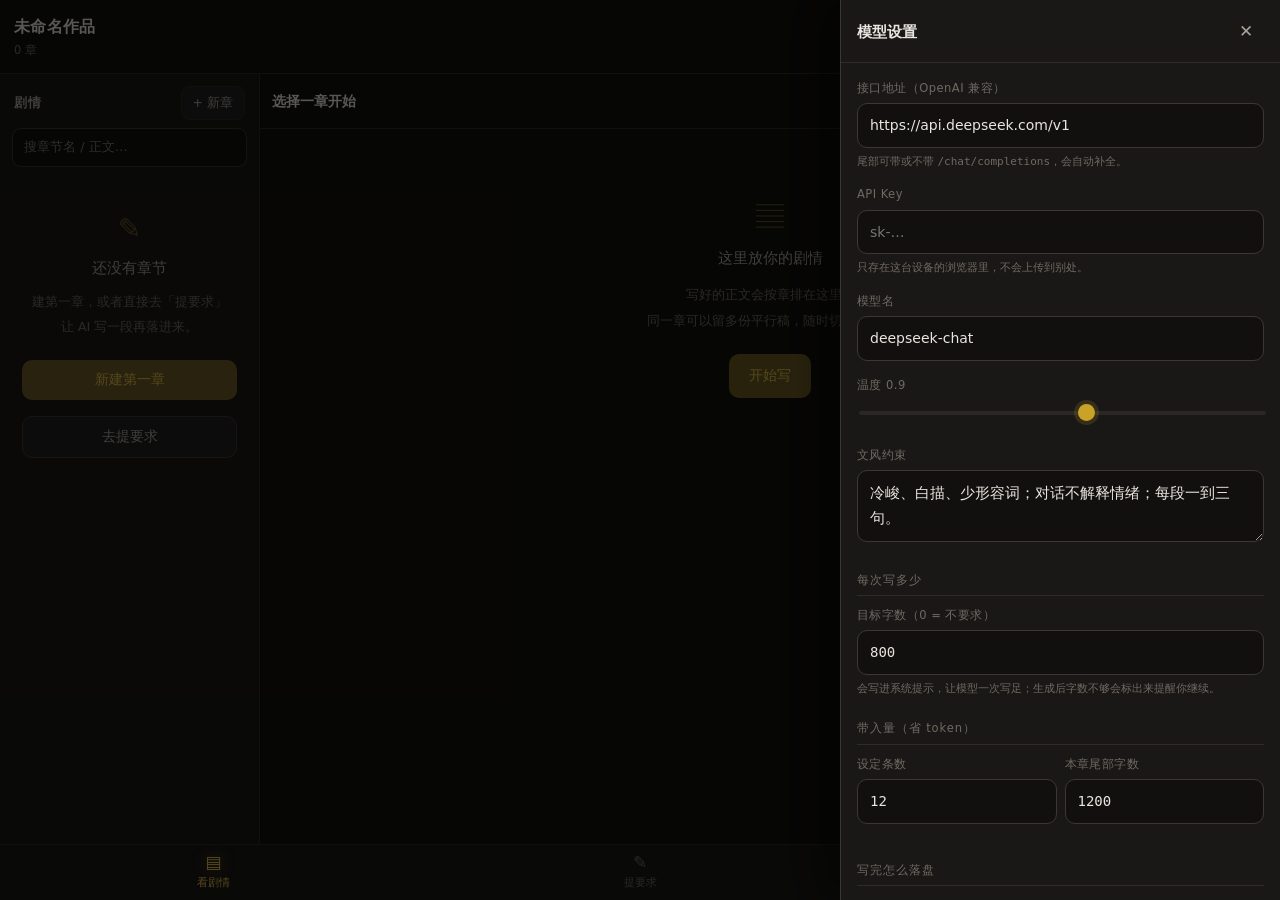
==== commit 3c726c2b: "feat: 临文录 v1.0 —— 三模块前端创作台 看剧情 / 提要求 / 世界线与设定。 纯前端零依赖单文件，数据存本地，可离线使用。" ====
--- a/src/index.html
+++ b/src/index.html
@@ -49,6 +49,7 @@
         <div class="reader__title" id="readerTitle">选择一章开始</div>
         <div class="reader__tools">
           <button class="mini-btn" id="btnVersions" title="版本">稿 <span id="verBadge">—</span></button>
+          <button class="mini-btn" id="btnTidy" title="整理本章排版">✦ 整理</button>
           <button class="mini-btn" id="btnEditChapter" title="改写正文">✎</button>
         </div>
       </div>
@@ -148,6 +149,7 @@
 <div class="toast" id="toast" hidden></div>
 
 <script src="js/store.js"></script>
+<script src="js/format.js"></script>
 <script src="js/api.js"></script>
 <script src="js/read.js"></script>
 <script src="js/chat.js"></script>
--- a/src/style.css
+++ b/src/style.css
@@ -606,6 +606,22 @@
   font-family: var(--serif); max-height: 26vh; overflow: auto;
 }
 
+/* 整理本章 */
+.tidystat {
+  display: flex; gap: 12px; flex-wrap: wrap;
+  padding: 10px 0 2px;
+  font-size: 12.5px; color: var(--ink-2); font-family: var(--mono);
+}
+.tidystat__warn { color: var(--gold-2); }
+.tidystat__ok { color: var(--green); }
+.tidyview {
+  padding: 12px 14px; border-radius: var(--r);
+  background: var(--bg); border: 1px solid var(--line);
+  font-family: var(--serif); font-size: 14px; line-height: 1.95;
+  color: var(--ink-2); max-height: 42vh; overflow: auto;
+  white-space: pre-wrap; word-break: break-word;
+}
+
 /* ─────────── Toast ─────────── */
 .toast {
   position: fixed; left: 50%; transform: translateX(-50%);
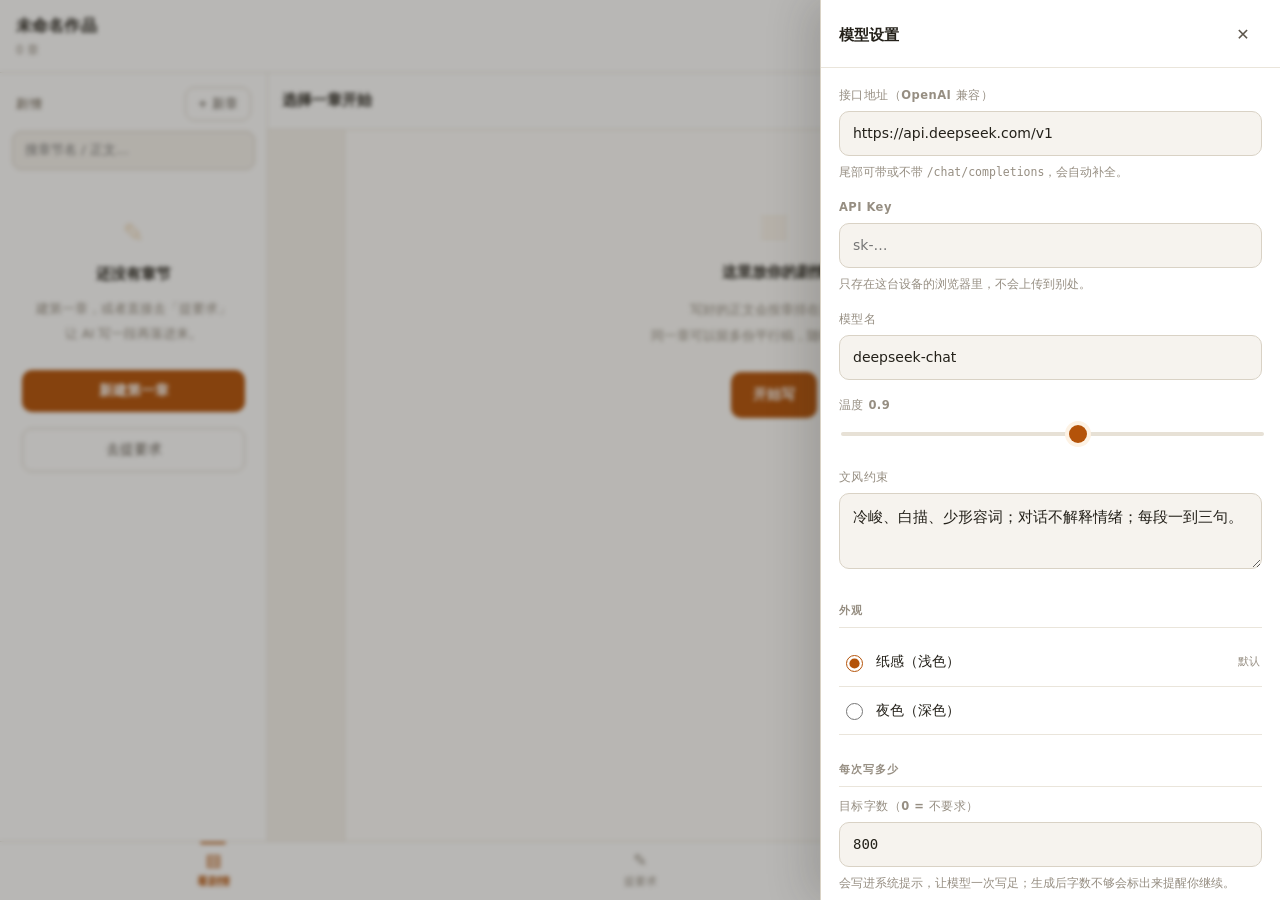
==== commit 4b47fea8: "feat: 临文录 v1.0 —— 三模块前端创作台 看剧情 / 提要求 / 世界线与设定。 纯前端零依赖单文件，数据存本地，可离线使用。" ====
--- a/src/index.html
+++ b/src/index.html
@@ -3,10 +3,10 @@
 <head>
 <meta charset="UTF-8">
 <meta name="viewport" content="width=device-width, initial-scale=1, viewport-fit=cover">
-<meta name="theme-color" content="#12100e">
+<meta name="theme-color" content="#f6f3ee">
 <meta name="description" content="临文录 · 一个纯前端的极简小说创作台：看剧情、提要求、管设定。">
 <title>临文录</title>
-<link rel="icon" href="data:image/svg+xml,%3Csvg xmlns='http://www.w3.org/2000/svg' viewBox='0 0 32 32'%3E%3Crect width='32' height='32' rx='7' fill='%2312100e'/%3E%3Ctext x='16' y='23' font-size='20' text-anchor='middle' fill='%23c9a227' font-family='Songti SC,serif'%3E%E6%96%87%3C/text%3E%3C/svg%3E">
+<link rel="icon" href="data:image/svg+xml,%3Csvg xmlns='http://www.w3.org/2000/svg' viewBox='0 0 32 32'%3E%3Crect width='32' height='32' rx='7' fill='%23f6f3ee'/%3E%3Ctext x='16' y='23' font-size='20' text-anchor='middle' fill='%23b45309' font-family='Songti SC,serif'%3E%E6%96%87%3C/text%3E%3C/svg%3E">
 <link rel="stylesheet" href="style.css">
 </head>
 <body>
--- a/src/style.css
+++ b/src/style.css
@@ -1,27 +1,52 @@
 /* ════════════════════════════════════════════
    临文录 · 样式
-   深色纸墨调 · 移动优先 · 零依赖
+   设计取向：印刷品，不是"夜间模式"
+     · 底色用暖白（#f6f3ee）而不是纯白，久看不刺眼
+     · 正文区单独提到纯白，读的时候像一页纸浮在桌面上
+     · 强调色只有一个：赭石橙，只用在"当前"与"主要动作"上
+     · 正文按中文出版物排版：首行缩进两字、行高 1.95、段距 1.15em
+   移动优先 · 零依赖
    ════════════════════════════════════════════ */
 
 :root {
-  --bg:      #12100e;
-  --bg-2:    #1a1816;
-  --bg-3:    #232020;
-  --bg-4:    #2b2724;
-  --line:    #302b27;
-  --line-2:  #3d3733;
-  --ink:     #e9e5e0;
-  --ink-2:   #a9a29a;
-  --ink-3:   #6f6962;
-  --gold:    #c9a227;
-  --gold-2:  #e0bb4a;
-  --gold-dim:#6b5a24;
-  --red:     #b5524a;
-  --green:   #6b8f5e;
-
-  --r:  10px;
-  --r-2:14px;
-  --tap: 44px;
+  /* ── 表面：三级，越靠内容越白 ── */
+  --bg:        #f6f3ee;
+  --surface:   #ffffff;
+  --surface-2: #f0ece4;
+  --surface-3: #e7e1d6;
+  --paper:     #fffefc;   /* 正文纸面 */
+
+  /* ── 线条 ── */
+  --line:      #eae5db;
+  --line-2:    #d9d2c5;
+
+  /* ── 文字：墨三阶 ── */
+  --ink:       #232019;
+  --ink-2:     #5e574d;
+  --ink-3:     #968e82;
+
+  /* ── 强调：赭石（唯一的彩色）── */
+  --accent:      #b45309;
+  --accent-2:    #8f4107;
+  --accent-soft: #fdf2e4;
+  --accent-line: #f0d9b8;
+  --on-accent:   #ffffff;
+
+  /* ── 语义色 ── */
+  --red:        #b42318;
+  --red-soft:   #fdf3f2;
+  --green:      #17793c;
+  --green-soft: #f1faf4;
+
+  /* ── 阴影：极克制 ── */
+  --sh-1: 0 1px 2px rgba(35,32,25,.05);
+  --sh-2: 0 2px 8px rgba(35,32,25,.07);
+  --sh-3: 0 10px 30px rgba(35,32,25,.16);
+
+  --r:    10px;
+  --r-2:  14px;
+  --r-pill: 999px;
+  --tap:  44px;
 
   --ui: -apple-system, BlinkMacSystemFont, "PingFang SC", "Microsoft YaHei",
         "Source Han Sans SC", "Noto Sans CJK SC", system-ui, sans-serif;
@@ -31,15 +56,39 @@
 
   --safe-b: env(safe-area-inset-bottom, 0px);
   --safe-t: env(safe-area-inset-top, 0px);
+
+  --ease: cubic-bezier(.22, .8, .3, 1);
+}
+
+/* 深色留作可选项，不再默认启用 */
+body.theme-dark {
+  --bg:        #17150f;
+  --surface:   #1f1c16;
+  --surface-2: #262219;
+  --surface-3: #302b20;
+  --paper:     #1d1a14;
+  --line:      #2e2a20;
+  --line-2:    #3d3729;
+  --ink:       #ece7dd;
+  --ink-2:     #a9a196;
+  --ink-3:     #746c60;
+  --accent:      #e0a458;
+  --accent-2:    #f0bd7c;
+  --accent-soft: #332614;
+  --accent-line: #4d3a1d;
+  --on-accent:   #201a0d;
+  --red:        #e8776a;
+  --red-soft:   #3a2420;
+  --green:      #7fbf8f;
+  --green-soft: #1e2e22;
+  --sh-1: 0 1px 2px rgba(0,0,0,.3);
+  --sh-2: 0 2px 8px rgba(0,0,0,.36);
+  --sh-3: 0 10px 30px rgba(0,0,0,.55);
 }
 
 * { box-sizing: border-box; -webkit-tap-highlight-color: transparent; }
 
-html, body {
-  margin: 0; padding: 0;
-  height: 100%;
-  overscroll-behavior-y: none;
-}
+html, body { margin: 0; padding: 0; height: 100%; overscroll-behavior-y: none; }
 
 body {
   background: var(--bg);
@@ -47,39 +96,39 @@
   font-family: var(--ui);
   font-size: 15px;
   line-height: 1.6;
-  display: flex;
-  flex-direction: column;
-  height: 100dvh;
-  min-height: 100vh;
+  display: flex; flex-direction: column;
+  height: 100dvh; min-height: 100vh;
+  -webkit-font-smoothing: antialiased;
+  text-rendering: optimizeLegibility;
 }
 
 button, input, textarea, select {
-  font: inherit; color: inherit;
-  background: none; border: none; outline: none;
+  font: inherit; color: inherit; background: none; border: none; outline: none;
 }
 button { cursor: pointer; }
 [hidden] { display: none !important; }
 
-::-webkit-scrollbar { width: 8px; height: 8px; }
-::-webkit-scrollbar-thumb { background: var(--line-2); border-radius: 4px; }
+::-webkit-scrollbar { width: 10px; height: 10px; }
+::-webkit-scrollbar-thumb { background: var(--line-2); border-radius: 6px; border: 3px solid transparent; background-clip: content-box; }
+::-webkit-scrollbar-thumb:hover { background: var(--ink-3); background-clip: content-box; }
 ::-webkit-scrollbar-track { background: transparent; }
 
 /* ─────────── 顶栏 ─────────── */
 .topbar {
   flex: 0 0 auto;
   display: flex; align-items: center; gap: 8px;
-  padding: calc(var(--safe-t) + 10px) 14px 10px;
-  background: linear-gradient(var(--bg) 70%, transparent);
+  padding: calc(var(--safe-t) + 11px) 16px 11px;
+  background: var(--surface);
   border-bottom: 1px solid var(--line);
   position: relative; z-index: 20;
 }
 .topbar__title {
   flex: 1; min-width: 0;
   display: flex; flex-direction: column; align-items: flex-start;
-  gap: 1px; padding: 4px 0; text-align: left;
+  gap: 2px; padding: 2px 0; text-align: left;
 }
 .topbar__name {
-  font-size: 16px; font-weight: 600; letter-spacing: .02em;
+  font-size: 16px; font-weight: 650; letter-spacing: .01em;
   color: var(--ink);
   overflow: hidden; text-overflow: ellipsis; white-space: nowrap; max-width: 100%;
 }
@@ -87,95 +136,120 @@
 .topbar__actions { display: flex; gap: 2px; }
 
 .icon-btn {
-  width: 36px; height: 36px; border-radius: 9px;
+  width: 38px; height: 38px; border-radius: var(--r);
   display: grid; place-items: center;
-  color: var(--ink-2); font-size: 17px;
-  transition: background .15s, color .15s;
-}
-.icon-btn:hover, .icon-btn:active { background: var(--bg-3); color: var(--ink); }
+  color: var(--ink-2); font-size: 16px;
+  transition: background .15s var(--ease), color .15s var(--ease);
+}
+.icon-btn:hover, .icon-btn:active { background: var(--surface-2); color: var(--ink); }
+.icon-btn--key { color: var(--accent); }
+.icon-btn--key:hover { background: var(--accent-soft); }
 
 .mini-btn {
-  padding: 6px 11px; border-radius: 8px;
-  background: var(--bg-3); color: var(--ink-2);
+  padding: 6px 12px; border-radius: var(--r);
+  background: var(--surface); color: var(--ink-2);
   font-size: 12.5px; white-space: nowrap;
-  border: 1px solid var(--line);
-  transition: background .15s, color .15s, border-color .15s;
-}
-.mini-btn:hover, .mini-btn:active { background: var(--bg-4); color: var(--ink); }
-.mini-btn.is-on { background: var(--gold-dim); color: var(--gold-2); border-color: var(--gold); }
-.mini-btn--danger:hover { background: #3a2622; color: var(--red); border-color: var(--red); }
+  border: 1px solid var(--line-2);
+  transition: all .15s var(--ease);
+}
+.mini-btn:hover, .mini-btn:active { background: var(--surface-2); color: var(--ink); border-color: var(--ink-3); }
+.mini-btn.is-on {
+  background: var(--accent-soft); color: var(--accent-2);
+  border-color: var(--accent-line); font-weight: 550;
+}
+.mini-btn--danger { color: var(--red); border-color: var(--line-2); }
+.mini-btn--danger:hover { background: var(--red-soft); border-color: var(--red); color: var(--red); }
 
 /* ─────────── 舞台 ─────────── */
 .stage { flex: 1 1 auto; min-height: 0; position: relative; }
 .view {
   position: absolute; inset: 0;
   display: flex; flex-direction: column;
-  animation: fade .18s ease;
-}
-@keyframes fade { from { opacity: 0; transform: translateY(4px); } to { opacity: 1; transform: none; } }
+  animation: fade .16s var(--ease);
+}
+@keyframes fade { from { opacity: 0; transform: translateY(3px); } to { opacity: 1; transform: none; } }
 
 /* ─────────── 模块一：看剧情 ─────────── */
 .view--read { flex-direction: row; }
 
 .pane--list {
-  flex: 0 0 260px; min-width: 0;
+  flex: 0 0 268px; min-width: 0;
   display: flex; flex-direction: column;
   border-right: 1px solid var(--line);
-  background: var(--bg-2);
+  background: var(--surface);
 }
 .pane__head {
   display: flex; align-items: center; justify-content: space-between;
-  padding: 12px 14px 8px;
-}
-.pane__title { margin: 0; font-size: 13px; font-weight: 600; color: var(--ink-2); letter-spacing: .08em; }
-
-.chapter-list { flex: 1; overflow-y: auto; padding: 4px 8px 20px; }
+  padding: 14px 16px 10px;
+}
+.pane__title {
+  margin: 0; font-size: 11.5px; font-weight: 650;
+  color: var(--ink-3); letter-spacing: .14em; text-transform: uppercase;
+}
+
+.chapter-list { flex: 1; overflow-y: auto; padding: 4px 8px 24px; }
 .chapter-item {
   display: block; width: 100%; text-align: left;
-  padding: 9px 10px; border-radius: var(--r);
+  padding: 10px 11px; border-radius: var(--r);
   color: var(--ink-2); font-size: 13.5px;
-  transition: background .14s, color .14s;
-}
-.chapter-item:hover { background: var(--bg-3); color: var(--ink); }
-.chapter-item.is-on { background: var(--gold-dim); color: var(--gold-2); }
-.chapter-item__no { font-family: var(--mono); font-size: 11px; opacity: .65; margin-right: 6px; }
+  transition: background .14s var(--ease), color .14s var(--ease);
+}
+.chapter-item:hover { background: var(--surface-2); color: var(--ink); }
+.chapter-item.is-on {
+  background: var(--accent-soft); color: var(--accent-2); font-weight: 550;
+  box-shadow: inset 3px 0 0 var(--accent);
+}
+.chapter-item__no { font-family: var(--mono); font-size: 11px; opacity: .55; margin-right: 7px; }
 .chapter-item__tag {
-  float: right; font-size: 10px; padding: 1px 6px; border-radius: 20px;
-  background: var(--bg-4); color: var(--ink-3);
-}
-.chapter-item__tag--has { background: #24352a; color: var(--green); }
-
-.pane--body { flex: 1; min-width: 0; display: flex; flex-direction: column; }
+  float: right; font-size: 10px; padding: 2px 7px; border-radius: var(--r-pill);
+  background: var(--surface-2); color: var(--ink-3); font-family: var(--mono);
+}
+.chapter-item__tag--has { background: var(--green-soft); color: var(--green); }
+
+.pane--body { flex: 1; min-width: 0; display: flex; flex-direction: column; background: var(--bg); }
 .reader__head {
-  display: flex; align-items: center; gap: 8px;
-  padding: 10px 12px; border-bottom: 1px solid var(--line);
+  display: flex; align-items: center; gap: 10px;
+  padding: 11px 14px; border-bottom: 1px solid var(--line);
+  background: var(--surface);
 }
 .reader__back { display: none; }
 .reader__title {
-  flex: 1; min-width: 0; font-size: 14px; font-weight: 600;
+  flex: 1; min-width: 0; font-size: 14.5px; font-weight: 650;
   overflow: hidden; text-overflow: ellipsis; white-space: nowrap;
 }
 .reader__tools { display: flex; gap: 6px; }
 
+/* 正文：一页纸 */
 .reader {
   flex: 1; overflow-y: auto;
-  padding: 22px clamp(16px, 5vw, 56px) 120px;
+  padding: 30px clamp(20px, 6vw, 64px) 140px;
+  margin: 0;
+  background: var(--paper);
   font-family: var(--serif);
   font-size: 17px; line-height: 1.95;
-  color: #ddd8d1;
-  max-width: 780px; margin: 0 auto; width: 100%;
+  color: var(--ink);
   scroll-behavior: smooth;
-}
-.reader p { margin: 0 0 1.05em; text-indent: 0; }
+  max-width: 860px; width: 100%; align-self: center;
+  border-left: 1px solid var(--line);
+  border-right: 1px solid var(--line);
+  min-height: 100%;
+}
+.reader p {
+  margin: 0 0 1.15em;
+  text-indent: 2em;          /* 中文出版物惯例：首行缩进两字 */
+  letter-spacing: .01em;
+}
 .reader h2 {
-  font-family: var(--ui); font-size: 15px; font-weight: 600;
-  color: var(--ink-3); letter-spacing: .06em;
-  margin: 2em 0 .8em; padding-bottom: .4em; border-bottom: 1px solid var(--line);
+  font-family: var(--ui); font-size: 13px; font-weight: 650;
+  color: var(--ink-3); letter-spacing: .12em;
+  text-indent: 0;
+  margin: 2.4em 0 1em; padding-bottom: .5em;
+  border-bottom: 1px solid var(--line);
 }
 .reader h2:first-child { margin-top: 0; }
-.reader mark.sel-hl { background: #3a3220; color: var(--gold-2); border-radius: 3px; }
+.reader mark.sel-hl { background: var(--accent-soft); color: var(--accent-2); border-radius: 3px; }
 .reader__caret::after {
-  content: '▍'; color: var(--gold); animation: blink 1s steps(2) infinite;
+  content: '▍'; color: var(--accent); animation: blink 1s steps(2) infinite;
   font-family: var(--ui); font-size: .8em; margin-left: 1px;
 }
 @keyframes blink { 50% { opacity: 0; } }
@@ -183,248 +257,227 @@
 .empty {
   text-align: center; color: var(--ink-3); font-family: var(--ui);
   font-size: 14px; line-height: 2; padding: 60px 20px;
+  text-indent: 0;
 }
 
 /* 空状态：图标 + 标题 + 说明 + 动作 */
 .blank {
   display: flex; flex-direction: column; align-items: center;
-  gap: 9px; padding: 52px 26px 40px; text-align: center;
-  animation: fade .24s ease;
-}
-.blank__icon {
-  font-size: 28px; line-height: 1; margin-bottom: 4px;
-  color: var(--gold-dim); opacity: .85;
-}
-.blank__title { font-size: 15px; color: var(--ink-2); font-weight: 500; }
+  gap: 10px; padding: 56px 26px 44px; text-align: center;
+  animation: fade .22s var(--ease);
+}
+.blank__icon { font-size: 26px; line-height: 1; margin-bottom: 6px; color: var(--accent-line); }
+.blank__title { font-size: 15px; color: var(--ink); font-weight: 600; }
 .blank__desc { font-size: 13px; color: var(--ink-3); line-height: 1.95; max-width: 26em; }
-.blank__desc b { color: var(--ink-2); font-weight: 500; }
-.blank__acts { display: flex; gap: 8px; margin-top: 12px; flex-wrap: wrap; justify-content: center; }
-.blank__acts .btn { width: auto; padding: 9px 20px; font-size: 13.5px; margin: 0; }
-
-/* 章末导航：读完自然往下滚就能翻页 */
-.reader__nav {
-  display: flex; align-items: center; gap: 10px;
-  margin-top: 42px; padding-top: 20px;
-  border-top: 1px solid var(--line);
-}
-.navchap {
-  flex: 1; min-width: 0;
-  padding: 11px 12px; border-radius: var(--r);
-  background: var(--bg-2); border: 1px solid var(--line);
-  color: var(--ink-2); font-size: 12.5px; font-family: var(--ui);
-  overflow: hidden; text-overflow: ellipsis; white-space: nowrap;
-  transition: background .15s, color .15s, border-color .15s;
-}
-.navchap:hover:not(:disabled) { background: var(--bg-3); color: var(--ink); border-color: var(--line-2); }
-.navchap:disabled { opacity: .35; cursor: default; }
-.reader__navPos { flex: 0 0 auto; font-family: var(--ui); font-size: 11.5px; color: var(--ink-3); }
-
-/* 继续上次 */
-.resume-hint {
-  display: flex; align-items: center; gap: 8px; width: 100%;
-  margin-bottom: 8px; padding: 11px 12px;
-  border-radius: var(--r);
-  background: linear-gradient(90deg, rgba(201,162,39,.14), rgba(201,162,39,.04));
-  border: 1px solid var(--gold-dim);
-  text-align: left;
-  transition: background .15s, border-color .15s;
-}
-.resume-hint:hover { border-color: var(--gold); }
-.resume-hint__k {
-  flex: 0 0 auto; font-size: 10.5px; letter-spacing: .06em;
-  color: var(--gold-2); padding: 2px 7px; border-radius: 20px;
-  background: rgba(201,162,39,.16);
-}
-.resume-hint__t {
-  flex: 1; min-width: 0; font-size: 13px; color: var(--ink);
-  overflow: hidden; text-overflow: ellipsis; white-space: nowrap;
-}
-.resume-hint__w { flex: 0 0 auto; font-size: 10.5px; color: var(--ink-3); font-family: var(--mono); }
-
-/* 新名字入库 */
-.namerow {
-  display: flex; align-items: center; gap: 10px;
-  padding: 11px 2px; border-bottom: 1px solid var(--line);
-}
-.namerow__k { flex: 1; font-size: 14px; }
-.namerow__n { font-size: 11.5px; color: var(--ink-3); }
-.namerow select { width: auto; padding: 5px 8px; font-size: 12px; }
+.blank__desc b { color: var(--ink-2); font-weight: 550; }
+.blank__acts { display: flex; gap: 8px; margin-top: 14px; flex-wrap: wrap; justify-content: center; }
+.blank__acts .btn { width: auto; padding: 10px 22px; font-size: 13.5px; margin: 0; }
 
 /* 选中工具条 */
 .selbar {
   position: absolute; left: 50%; transform: translateX(-50%);
-  bottom: 14px; z-index: 15;
+  bottom: 16px; z-index: 15;
   display: flex; align-items: center; gap: 6px;
-  padding: 7px 9px; border-radius: 12px;
-  background: rgba(35,32,32,.97);
+  padding: 8px 10px; border-radius: var(--r-2);
+  background: var(--surface);
   border: 1px solid var(--line-2);
-  box-shadow: 0 10px 34px rgba(0,0,0,.6);
-  backdrop-filter: blur(8px);
+  box-shadow: var(--sh-3);
   max-width: calc(100% - 24px); overflow-x: auto;
 }
 .selbar__label { font-size: 11.5px; color: var(--ink-3); white-space: nowrap; padding: 0 4px; }
 
 /* ─────────── 模块二：提要求 ─────────── */
-.view--chat { }
 .chat__head {
   display: flex; align-items: center; justify-content: space-between;
-  gap: 10px; padding: 10px 14px; border-bottom: 1px solid var(--line);
-}
-.chat__target { display: flex; align-items: center; gap: 8px; min-width: 0; }
-.chat__targetLabel { font-size: 11px; color: var(--ink-3); letter-spacing: .06em; }
+  gap: 10px; padding: 11px 16px; border-bottom: 1px solid var(--line);
+  background: var(--surface);
+}
+.chat__target { display: flex; align-items: center; gap: 9px; min-width: 0; }
+.chat__targetLabel { font-size: 11px; color: var(--ink-3); letter-spacing: .08em; }
 .chip {
-  padding: 5px 11px; border-radius: 20px;
-  background: var(--bg-3); border: 1px solid var(--line);
+  padding: 6px 13px; border-radius: var(--r-pill);
+  background: var(--surface-2); border: 1px solid var(--line);
   font-size: 12.5px; color: var(--ink-2);
   max-width: 46vw; overflow: hidden; text-overflow: ellipsis; white-space: nowrap;
-}
-.chip:hover { border-color: var(--gold-dim); color: var(--gold-2); }
+  transition: all .15s var(--ease);
+}
+.chip:hover { border-color: var(--accent-line); color: var(--accent-2); background: var(--accent-soft); }
+.chat__headActs { display: flex; gap: 6px; }
 
 .chat__flow {
   flex: 1; overflow-y: auto;
-  padding: 18px 14px 8px;
-  display: flex; flex-direction: column; gap: 14px;
-  max-width: 780px; width: 100%; margin: 0 auto;
-}
-.msg { display: flex; flex-direction: column; gap: 6px; max-width: 100%; }
+  padding: 22px 16px 10px;
+  display: flex; flex-direction: column; gap: 16px;
+  max-width: 800px; width: 100%; margin: 0 auto;
+}
+.msg { display: flex; flex-direction: column; gap: 7px; max-width: 100%; }
 .msg--me { align-items: flex-end; }
 .msg__who { font-size: 10.5px; color: var(--ink-3); letter-spacing: .08em; padding: 0 4px; }
 .msg__body {
-  padding: 11px 14px; border-radius: var(--r-2);
+  padding: 12px 15px; border-radius: var(--r-2);
   font-size: 15px; line-height: 1.8;
   white-space: pre-wrap; word-break: break-word;
   max-width: 100%;
 }
-.msg--me .msg__body { background: var(--bg-3); border: 1px solid var(--line); border-bottom-right-radius: 4px; }
+.msg--me .msg__body {
+  background: var(--accent-soft); border: 1px solid var(--accent-line);
+  color: var(--ink); border-bottom-right-radius: 4px;
+}
 .msg--ai .msg__body {
-  background: var(--bg-2); border: 1px solid var(--line);
+  background: var(--surface); border: 1px solid var(--line);
   border-bottom-left-radius: 4px;
-  font-family: var(--serif); font-size: 15.5px; color: #ddd8d1;
-}
-.msg--note .msg__body { background: none; border: 1px dashed var(--line-2); color: var(--ink-3); font-size: 12.5px; font-family: var(--ui); }
+  font-family: var(--serif); font-size: 16px; line-height: 1.9; color: var(--ink);
+  box-shadow: var(--sh-1);
+}
+.msg--note .msg__body {
+  background: none; border: 1px dashed var(--line-2);
+  color: var(--ink-3); font-size: 12.5px; font-family: var(--ui);
+}
 .msg__acts { display: flex; gap: 6px; flex-wrap: wrap; padding: 0 2px; }
 
 .chat__composer {
   flex: 0 0 auto;
-  padding: 8px 14px calc(8px + var(--safe-b));
+  padding: 10px 16px calc(10px + var(--safe-b));
   border-top: 1px solid var(--line);
-  background: var(--bg);
+  background: var(--surface);
 }
 .composer {
   display: flex; align-items: flex-end; gap: 8px;
-  background: var(--bg-2); border: 1px solid var(--line-2);
-  border-radius: var(--r-2); padding: 6px 6px 6px 12px;
-  max-width: 780px; margin: 0 auto;
-  transition: border-color .15s;
-}
-.composer:focus-within { border-color: var(--gold-dim); }
+  background: var(--bg); border: 1px solid var(--line-2);
+  border-radius: var(--r-2); padding: 6px 6px 6px 13px;
+  max-width: 800px; margin: 0 auto;
+  transition: border-color .15s var(--ease), box-shadow .15s var(--ease);
+}
+.composer:focus-within { border-color: var(--accent-line); box-shadow: 0 0 0 3px var(--accent-soft); }
 .composer textarea {
   flex: 1; min-width: 0; resize: none; max-height: 34vh;
-  padding: 7px 0; font-size: 15px; line-height: 1.6;
+  padding: 8px 0; font-size: 15px; line-height: 1.6;
   background: none;
 }
 .composer textarea::placeholder { color: var(--ink-3); }
 .send-btn {
-  flex: 0 0 auto; width: 38px; height: 38px; border-radius: 12px;
-  background: var(--gold-dim); color: var(--gold-2);
+  flex: 0 0 auto; width: 40px; height: 40px; border-radius: 12px;
+  background: var(--accent); color: var(--on-accent);
   font-size: 17px; display: grid; place-items: center;
-  transition: background .15s, opacity .15s;
-}
-.send-btn:hover { background: var(--gold); color: #201c0d; }
+  transition: background .15s var(--ease), transform .1s var(--ease);
+  box-shadow: var(--sh-1);
+}
+.send-btn:hover { background: var(--accent-2); }
+.send-btn:active { transform: scale(.95); }
 .send-btn:disabled { opacity: .4; cursor: default; }
 .send-btn--stop {
-  background: var(--bg-4); color: var(--ink-2);
-  font-size: 13px; border: 1px solid var(--line-2);
-}
-.send-btn--stop:hover { background: #3a2622; color: var(--red); border-color: var(--red); }
+  background: var(--surface-2); color: var(--ink-2);
+  font-size: 13px; border: 1px solid var(--line-2); box-shadow: none;
+}
+.send-btn--stop:hover { background: var(--red-soft); color: var(--red); border-color: var(--red); }
 .composer__bar {
-  display: flex; gap: 6px; padding-top: 8px;
-  max-width: 780px; margin: 0 auto;
+  display: flex; gap: 6px; padding-top: 9px;
+  max-width: 800px; margin: 0 auto;
   overflow-x: auto; scrollbar-width: none;
 }
 .composer__bar::-webkit-scrollbar { display: none; }
-.chat__hint { font-size: 11.5px; color: var(--ink-3); padding: 0 2px 6px; max-width: 780px; margin: 0 auto; }
-.chat__hint b { color: var(--gold-2); font-weight: 500; }
-
-.typing { display: inline-flex; gap: 3px; align-items: center; }
-.typing i {
-  width: 5px; height: 5px; border-radius: 50%; background: var(--gold-2);
-  animation: bounce 1.2s infinite;
-}
+.chat__hint { font-size: 11.5px; color: var(--ink-3); padding: 0 2px 7px; max-width: 800px; margin: 0 auto; line-height: 1.7; }
+.chat__hint b { color: var(--accent-2); font-weight: 550; }
+
+.typing { display: inline-flex; gap: 4px; align-items: center; }
+.typing i { width: 5px; height: 5px; border-radius: 50%; background: var(--accent); animation: bounce 1.2s infinite; }
 .typing i:nth-child(2) { animation-delay: .15s; }
 .typing i:nth-child(3) { animation-delay: .3s; }
-@keyframes bounce { 0%,60%,100% { transform: none; opacity: .4; } 30% { transform: translateY(-4px); opacity: 1; } }
+@keyframes bounce { 0%,60%,100% { transform: none; opacity: .35; } 30% { transform: translateY(-4px); opacity: 1; } }
+
+/* 跳到最新 */
+.jumpdown {
+  position: absolute; left: 50%; transform: translateX(-50%);
+  bottom: calc(136px + var(--safe-b)); z-index: 12;
+  padding: 7px 16px; border-radius: var(--r-pill);
+  background: var(--surface); border: 1px solid var(--line-2);
+  color: var(--accent-2); font-size: 12.5px; font-weight: 550;
+  box-shadow: var(--sh-2);
+}
 
 /* ─────────── 模块三：世界线与设定 ─────────── */
 .seg {
-  display: flex; gap: 4px; padding: 12px 14px 8px;
-  max-width: 780px; width: 100%; margin: 0 auto;
+  display: flex; gap: 4px; padding: 14px 16px 10px;
+  max-width: 800px; width: 100%; margin: 0 auto;
 }
 .seg__btn {
-  padding: 7px 16px; border-radius: 20px;
+  padding: 8px 18px; border-radius: var(--r-pill);
   font-size: 13px; color: var(--ink-3);
-  background: var(--bg-2); border: 1px solid transparent;
-  transition: all .15s;
-}
-.seg__btn.is-on { background: var(--bg-3); color: var(--ink); border-color: var(--line-2); }
+  background: transparent; border: 1px solid transparent;
+  transition: all .15s var(--ease);
+}
+.seg__btn:hover { color: var(--ink-2); background: var(--surface-2); }
+.seg__btn.is-on {
+  background: var(--surface); color: var(--ink);
+  border-color: var(--line-2); font-weight: 600; box-shadow: var(--sh-1);
+}
+
+.world__tools {
+  display: flex; gap: 8px; align-items: center;
+  padding: 0 16px 10px; max-width: 800px; width: 100%; margin: 0 auto;
+}
+.world__tools .input { flex: 1; }
 
 .world__body {
   flex: 1; overflow-y: auto;
-  padding: 6px 14px 90px;
-  max-width: 780px; width: 100%; margin: 0 auto;
+  padding: 6px 16px 100px;
+  max-width: 800px; width: 100%; margin: 0 auto;
 }
 
 .card {
-  padding: 13px 15px; margin-bottom: 9px;
+  position: relative;
+  padding: 14px 16px; margin-bottom: 10px;
   border-radius: var(--r-2);
-  background: var(--bg-2); border: 1px solid var(--line);
-  transition: border-color .15s;
-}
-.card:hover { border-color: var(--line-2); }
-.card__top { display: flex; align-items: baseline; gap: 8px; margin-bottom: 5px; }
-.card__name { font-size: 14.5px; font-weight: 600; flex: 1; min-width: 0; }
+  background: var(--surface); border: 1px solid var(--line);
+  box-shadow: var(--sh-1);
+  transition: border-color .15s var(--ease), box-shadow .15s var(--ease);
+}
+.card:hover { border-color: var(--line-2); box-shadow: var(--sh-2); }
+.card__top { display: flex; align-items: baseline; gap: 9px; margin-bottom: 6px; }
+.card__name { font-size: 14.5px; font-weight: 620; flex: 1; min-width: 0; }
 .card__kind {
-  font-size: 10.5px; padding: 2px 8px; border-radius: 20px;
-  background: var(--bg-4); color: var(--ink-2); white-space: nowrap;
-}
-.card__kind[data-k="人物"] { background: #2a2f3a; color: #8fa8cc; }
-.card__kind[data-k="地点"] { background: #26332c; color: #7fae91; }
-.card__kind[data-k="规则"] { background: #3a2a26; color: #cc9280; }
-.card__kind[data-k="物件"] { background: #332c3a; color: #a48fcc; }
-.card__desc { font-size: 13.5px; color: var(--ink-2); line-height: 1.7; white-space: pre-wrap; }
-.card__meta { display: flex; gap: 8px; align-items: center; margin-top: 8px; font-size: 11px; color: var(--ink-3); }
-.card__acts { margin-left: auto; display: flex; gap: 4px; opacity: .55; }
-.card:hover .card__acts { opacity: 1; }
-
-.line-item { position: relative; padding: 0 0 16px 22px; }
+  font-size: 10.5px; padding: 3px 9px; border-radius: var(--r-pill);
+  background: var(--surface-2); color: var(--ink-2); white-space: nowrap;
+  font-weight: 550;
+}
+.card__kind[data-k="人物"] { background: #eef2fa; color: #35548f; }
+.card__kind[data-k="地点"] { background: #eef6f0; color: #2c6b45; }
+.card__kind[data-k="规则"] { background: #fdf1ec; color: #9a4b2c; }
+.card__kind[data-k="物件"] { background: #f3eff9; color: #6247a0; }
+.card__desc { font-size: 13.5px; color: var(--ink-2); line-height: 1.75; white-space: pre-wrap; }
+.card__meta { display: flex; gap: 9px; align-items: center; margin-top: 9px; font-size: 11px; color: var(--ink-3); }
+.card__acts { margin-left: auto; display: flex; gap: 5px; opacity: 0; transition: opacity .15s var(--ease); }
+.card:hover .card__acts, .card:active .card__acts { opacity: 1; }
+
+.line-item { position: relative; padding: 0 0 18px 24px; }
 .line-item::before {
-  content: ''; position: absolute; left: 5px; top: 7px;
-  width: 7px; height: 7px; border-radius: 50%;
-  background: var(--gold); box-shadow: 0 0 0 3px rgba(201,162,39,.14);
+  content: ''; position: absolute; left: 5px; top: 6px;
+  width: 8px; height: 8px; border-radius: 50%;
+  background: var(--accent); box-shadow: 0 0 0 3px var(--accent-soft);
 }
 .line-item::after {
-  content: ''; position: absolute; left: 8px; top: 18px; bottom: 0;
+  content: ''; position: absolute; left: 8.5px; top: 20px; bottom: 0;
   width: 1px; background: var(--line-2);
 }
 .line-item:last-child::after { display: none; }
 .line-item.is-closed::before { background: var(--ink-3); box-shadow: none; }
-.line-item__hd { display: flex; align-items: baseline; gap: 8px; }
-.line-item__name { font-size: 14px; font-weight: 600; }
-.line-item__at { font-size: 11px; color: var(--gold); font-family: var(--mono); }
-.line-item__desc { font-size: 13.5px; color: var(--ink-2); margin-top: 4px; line-height: 1.7; white-space: pre-wrap; }
+.line-item__hd { display: flex; align-items: baseline; gap: 9px; }
+.line-item__name { font-size: 14px; font-weight: 620; }
+.line-item__at { font-size: 11px; color: var(--accent); font-family: var(--mono); }
+.line-item__desc { font-size: 13.5px; color: var(--ink-2); margin-top: 5px; line-height: 1.75; white-space: pre-wrap; }
 .line-item.is-closed .line-item__name { color: var(--ink-3); text-decoration: line-through; text-decoration-color: var(--line-2); }
 
 .fab {
-  position: absolute; right: 18px; bottom: calc(78px + var(--safe-b));
-  width: 50px; height: 50px; border-radius: 16px;
-  background: var(--gold-dim); color: var(--gold-2);
+  position: absolute; right: 20px; bottom: calc(82px + var(--safe-b));
+  width: 52px; height: 52px; border-radius: 17px;
+  background: var(--accent); color: var(--on-accent);
   font-size: 24px; line-height: 1;
   display: grid; place-items: center;
-  box-shadow: 0 8px 26px rgba(0,0,0,.5);
-  transition: background .15s, transform .12s;
+  box-shadow: var(--sh-3);
+  transition: background .15s var(--ease), transform .12s var(--ease);
   z-index: 12;
 }
-.fab:hover { background: var(--gold); color: #201c0d; }
+.fab:hover { background: var(--accent-2); }
 .fab:active { transform: scale(.94); }
 
 /* ─────────── 底部导航 ─────────── */
@@ -432,327 +485,345 @@
   flex: 0 0 auto;
   display: flex;
   padding-bottom: var(--safe-b);
-  background: var(--bg-2);
+  background: var(--surface);
   border-top: 1px solid var(--line);
   z-index: 20;
 }
 .tab {
-  flex: 1; display: flex; flex-direction: column; align-items: center; gap: 3px;
-  padding: 9px 0 8px;
+  flex: 1; display: flex; flex-direction: column; align-items: center; gap: 4px;
+  padding: 10px 0 9px;
   color: var(--ink-3); font-size: 11px;
-  transition: color .15s;
+  transition: color .15s var(--ease);
+  position: relative;
 }
 .tab i { font-size: 17px; font-style: normal; line-height: 1; }
-.tab.is-on { color: var(--gold-2); }
-.tab.is-on i { text-shadow: 0 0 14px rgba(201,162,39,.5); }
+.tab.is-on { color: var(--accent); font-weight: 600; }
+.tab.is-on::before {
+  content: ''; position: absolute; top: 0; left: 50%; transform: translateX(-50%);
+  width: 26px; height: 2px; border-radius: 0 0 2px 2px; background: var(--accent);
+}
 
 /* ─────────── 抽屉 ─────────── */
 .sheet { position: fixed; inset: 0; z-index: 60; }
-.sheet__mask { position: absolute; inset: 0; background: rgba(0,0,0,.62); animation: fade .16s ease; }
+.sheet__mask { position: absolute; inset: 0; background: rgba(35,32,25,.32); backdrop-filter: blur(2px); animation: fade .16s var(--ease); }
 .sheet__panel {
   position: absolute; right: 0; top: 0; bottom: 0;
-  width: min(440px, 100%);
-  background: var(--bg-2); border-left: 1px solid var(--line-2);
+  width: min(460px, 100%);
+  background: var(--surface); border-left: 1px solid var(--line-2);
   display: flex; flex-direction: column;
-  animation: slide .22s cubic-bezier(.22,.8,.3,1);
-  box-shadow: -14px 0 44px rgba(0,0,0,.5);
-}
-@keyframes slide { from { transform: translateX(24px); opacity: .4; } to { transform: none; opacity: 1; } }
+  animation: slide .22s var(--ease);
+  box-shadow: -12px 0 40px rgba(35,32,25,.18);
+}
+@keyframes slide { from { transform: translateX(20px); opacity: .5; } to { transform: none; opacity: 1; } }
 .sheet__head {
   display: flex; align-items: center; justify-content: space-between;
-  padding: calc(var(--safe-t) + 14px) 16px 12px;
+  padding: calc(var(--safe-t) + 16px) 18px 13px;
   border-bottom: 1px solid var(--line);
 }
-.sheet__head h3 { margin: 0; font-size: 15px; font-weight: 600; }
-.sheet__body { flex: 1; overflow-y: auto; padding: 16px 16px calc(20px + var(--safe-b)); }
-
-.field { margin-bottom: 15px; }
-.field__label { display: block; font-size: 11.5px; color: var(--ink-3); margin-bottom: 6px; letter-spacing: .04em; }
-.field__hint { font-size: 11px; color: var(--ink-3); margin-top: 5px; line-height: 1.6; }
+.sheet__head h3 { margin: 0; font-size: 15px; font-weight: 650; }
+.sheet__body { flex: 1; overflow-y: auto; padding: 18px 18px calc(24px + var(--safe-b)); }
+
+.field { margin-bottom: 16px; }
+.field__label { display: block; font-size: 11.5px; color: var(--ink-3); margin-bottom: 7px; letter-spacing: .04em; font-weight: 550; }
+.field__hint { font-size: 11.5px; color: var(--ink-3); margin-top: 6px; line-height: 1.75; }
 .input, .textarea, .select {
-  width: 100%; padding: 10px 12px; border-radius: var(--r);
+  width: 100%; padding: 10px 13px; border-radius: var(--r);
   background: var(--bg); border: 1px solid var(--line-2);
-  font-size: 14px; transition: border-color .15s;
-  font-family: var(--ui);
-}
-.textarea { font-family: var(--serif); font-size: 14.5px; line-height: 1.7; resize: vertical; min-height: 90px; }
-.input:focus, .textarea:focus, .select:focus { border-color: var(--gold-dim); }
+  font-size: 14px; font-family: var(--ui);
+  transition: border-color .15s var(--ease), box-shadow .15s var(--ease);
+}
+.textarea { font-family: var(--serif); font-size: 15px; line-height: 1.8; resize: vertical; min-height: 92px; }
+.input:focus, .textarea:focus, .select:focus {
+  border-color: var(--accent-line); box-shadow: 0 0 0 3px var(--accent-soft);
+}
 .select { appearance: none; background-image: none; }
-
-/* 滑杆：跟主题一致，别用浏览器默认蓝 */
-input[type="range"] {
-  -webkit-appearance: none; appearance: none;
-  width: 100%; height: 22px; background: none; padding: 0;
-}
-input[type="range"]::-webkit-slider-runnable-track {
-  height: 4px; border-radius: 2px; background: var(--bg-4);
-}
+.input--sm { padding: 8px 12px; font-size: 13px; border-radius: 9px; }
+
+/* 滑杆 */
+input[type="range"] { -webkit-appearance: none; appearance: none; width: 100%; height: 22px; background: none; padding: 0; }
+input[type="range"]::-webkit-slider-runnable-track { height: 4px; border-radius: 2px; background: var(--surface-3); }
 input[type="range"]::-webkit-slider-thumb {
   -webkit-appearance: none; appearance: none;
-  width: 17px; height: 17px; margin-top: -6.5px;
-  border-radius: 50%; background: var(--gold);
-  box-shadow: 0 0 0 4px rgba(201,162,39,.16);
-}
-input[type="range"]::-moz-range-track { height: 4px; border-radius: 2px; background: var(--bg-4); }
-input[type="range"]::-moz-range-thumb {
-  width: 17px; height: 17px; border: none; border-radius: 50%
-  ; background: var(--gold);
-}
+  width: 18px; height: 18px; margin-top: -7px;
+  border-radius: 50%; background: var(--accent);
+  box-shadow: 0 0 0 4px var(--accent-soft);
+}
+input[type="range"]::-moz-range-track { height: 4px; border-radius: 2px; background: var(--surface-3); }
+input[type="range"]::-moz-range-thumb { width: 18px; height: 18px; border: none; border-radius: 50%; background: var(--accent); }
 input[type="number"] { font-family: var(--mono); }
-.row { display: flex; gap: 8px; }
+
+.row { display: flex; gap: 10px; }
 .row > * { flex: 1; }
 
 .btn {
-  width: 100%; padding: 11px; border-radius: var(--r);
-  background: var(--gold-dim); color: var(--gold-2);
-  font-size: 14px; font-weight: 500;
-  transition: background .15s;
-}
-.btn:hover { background: var(--gold); color: #201c0d; }
-.btn--ghost { background: var(--bg-3); color: var(--ink-2); border: 1px solid var(--line-2); }
-.btn--ghost:hover { background: var(--bg-4); color: var(--ink); }
-.btn--danger { background: none; color: var(--red); border: 1px solid #4a2f2c; }
-.btn--danger:hover { background: #3a2622; color: var(--red); }
-
-.kv { display: flex; align-items: center; gap: 10px; padding: 11px 0; border-bottom: 1px solid var(--line); font-size: 13.5px; }
+  width: 100%; padding: 12px; border-radius: var(--r);
+  background: var(--accent); color: var(--on-accent);
+  font-size: 14px; font-weight: 600;
+  transition: background .15s var(--ease), transform .1s var(--ease);
+  box-shadow: var(--sh-1);
+}
+.btn:hover { background: var(--accent-2); }
+.btn:active { transform: scale(.99); }
+.btn--ghost {
+  background: var(--surface); color: var(--ink-2);
+  border: 1px solid var(--line-2); box-shadow: none; font-weight: 550;
+}
+.btn--ghost:hover { background: var(--surface-2); color: var(--ink); border-color: var(--ink-3); }
+.btn--danger { background: none; color: var(--red); border: 1px solid var(--line-2); box-shadow: none; font-weight: 550; }
+.btn--danger:hover { background: var(--red-soft); border-color: var(--red); color: var(--red); }
+
+.kv { display: flex; align-items: center; gap: 10px; padding: 12px 0; border-bottom: 1px solid var(--line); font-size: 13.5px; }
 .kv:last-child { border-bottom: none; }
 .kv__k { flex: 0 0 auto; color: var(--ink-2); }
 .kv__v { flex: 1; text-align: right; color: var(--ink-3); font-size: 12.5px; font-family: var(--mono); overflow: hidden; text-overflow: ellipsis; white-space: nowrap; }
-.kv button { flex: 0 0 auto; }
 
 .sec-title {
-  font-size: 11.5px; color: var(--ink-3); letter-spacing: .08em;
-  margin: 22px 0 10px; padding-bottom: 6px; border-bottom: 1px solid var(--line);
+  font-size: 11px; color: var(--ink-3); letter-spacing: .1em;
+  font-weight: 650; text-transform: uppercase;
+  margin: 26px 0 10px; padding-bottom: 7px; border-bottom: 1px solid var(--line);
 }
 .sec-title:first-child { margin-top: 0; }
 
 /* 设置里的导航行 */
 .navrow {
   display: flex; align-items: center; gap: 10px; width: 100%;
-  padding: 13px 2px; border-bottom: 1px solid var(--line);
+  padding: 15px 2px; border-bottom: 1px solid var(--line);
   text-align: left; color: var(--ink); font-size: 14px;
-  transition: background .14s;
+  transition: background .14s var(--ease);
 }
 .navrow:last-child { border-bottom: none; }
-.navrow:hover { background: var(--bg-3); }
-.navrow__k { flex: 1; }
-.navrow__v {
-  font-size: 12px; color: var(--ink-3); max-width: 48%;
-  overflow: hidden; text-overflow: ellipsis; white-space: nowrap;
-}
+.navrow:hover { background: var(--surface-2); }
+.navrow__k { flex: 1; font-weight: 500; }
+.navrow__v { font-size: 12px; color: var(--ink-3); max-width: 48%; overflow: hidden; text-overflow: ellipsis; white-space: nowrap; }
 .navrow__a { color: var(--ink-3); font-size: 15px; }
 .navrow--danger .navrow__k { color: var(--red); }
 
-/* 导入预览的勾选行 */
+/* 勾选行 */
 .pickrow {
   display: flex; align-items: center; gap: 10px;
-  padding: 12px 2px; border-bottom: 1px solid var(--line);
+  padding: 13px 2px; border-bottom: 1px solid var(--line);
   font-size: 13.5px; cursor: pointer;
 }
 .pickrow.is-off { opacity: .4; cursor: default; }
-.pickrow input { width: 17px; height: 17px; accent-color: var(--gold); flex: 0 0 auto; }
+.pickrow input { width: 17px; height: 17px; accent-color: var(--accent); flex: 0 0 auto; }
 .pickrow__k { flex: 1; }
 .pickrow__n { font-size: 12px; color: var(--ink-3); }
 
-/* 有新版本时的浮动提示 */
-.updatebar {
-  position: fixed; left: 50%; transform: translateX(-50%);
-  bottom: calc(80px + var(--safe-b)); z-index: 75;
-  padding: 9px 17px; border-radius: 20px;
-  background: var(--gold); color: #201c0d;
-  font-size: 12.5px; font-weight: 500;
-  box-shadow: 0 8px 26px rgba(0,0,0,.55);
-  animation: toastIn .24s ease;
-  max-width: calc(100vw - 32px);
-}
-.buildstamp {
-  margin-top: 14px; padding-top: 12px; border-top: 1px solid var(--line);
-  font-size: 11.5px; color: var(--ink-3); font-family: var(--mono);
-  display: flex; align-items: center; gap: 8px; flex-wrap: wrap;
-}
-.buildstamp .mini-btn { font-family: var(--ui); }
-
-/* 对话段落列表：每次生成是一段，可各自处理 */
-.segrow { padding: 11px 0; border-bottom: 1px solid var(--line); }
-.segrow.is-on { background: rgba(201,162,39,.07); }
-.segrow__hd { display: flex; align-items: center; gap: 8px; margin-bottom: 5px; font-size: 11px; }
+/* ─────────── 查找 / 筛选 ─────────── */
+.findbar { padding: 10px 16px 4px; max-width: 800px; width: 100%; margin: 0 auto; }
+.chapfind { padding: 0 12px 10px; }
+
+.chips { display: flex; gap: 6px; overflow-x: auto; padding: 9px 0 2px; scrollbar-width: none; }
+.chips::-webkit-scrollbar { display: none; }
+.chip-btn {
+  flex: 0 0 auto; padding: 5px 13px; border-radius: var(--r-pill);
+  background: var(--surface); border: 1px solid var(--line);
+  color: var(--ink-3); font-size: 12px; white-space: nowrap;
+  transition: all .15s var(--ease);
+}
+.chip-btn:hover { border-color: var(--line-2); color: var(--ink-2); }
+.chip-btn.is-on { background: var(--accent-soft); color: var(--accent-2); border-color: var(--accent-line); font-weight: 600; }
+.chip-btn__n { opacity: .6; margin-left: 5px; font-size: 11px; font-family: var(--mono); }
+
+/* 命中高亮 */
+.hit { background: #fde9b8; color: #7a4b00; border-radius: 2px; padding: 0 1px; }
+
+/* ─────────── 对话段落列表 ─────────── */
+.segrow { padding: 12px 0; border-bottom: 1px solid var(--line); }
+.segrow.is-on { background: var(--accent-soft); margin: 0 -10px; padding: 12px 10px; border-radius: var(--r); }
+.segrow__hd { display: flex; align-items: center; gap: 9px; margin-bottom: 6px; font-size: 11px; }
 .segrow__len { color: var(--ink-3); font-family: var(--mono); }
 .segrow__ch { color: var(--ink-3); }
-.segrow__tag { color: var(--green); }
-.segrow__txt {
-  font-size: 13px; color: var(--ink-2); line-height: 1.65;
-  font-family: var(--serif); margin-bottom: 8px;
-}
+.segrow__tag { color: var(--green); font-weight: 550; }
+.segrow__txt { font-size: 13px; color: var(--ink-2); line-height: 1.7; font-family: var(--serif); margin-bottom: 9px; }
 .segrow__acts { display: flex; gap: 6px; flex-wrap: wrap; }
 
 /* 消息上的字数 */
 .msg__len { margin-left: 7px; font-size: 10.5px; color: var(--ink-3); font-family: var(--mono); }
-.msg__len.is-short { color: var(--gold-2); }
+.msg__len.is-short { color: var(--accent); font-weight: 600; }
 
 /* 新名字的证据句 */
 .nameblock { border-bottom: 1px solid var(--line); }
 .nameblock .namerow { border-bottom: none; }
+.namerow { display: flex; align-items: center; gap: 10px; padding: 12px 2px; }
+.namerow__k { flex: 1; font-size: 14px; font-weight: 550; }
+.namerow__n { font-size: 11.5px; color: var(--ink-3); font-family: var(--mono); }
 .namequote {
-  padding: 0 0 11px 27px;
-  font-size: 12px; color: var(--ink-3); line-height: 1.8;
+  padding: 0 0 12px 27px;
+  font-size: 12.5px; color: var(--ink-3); line-height: 1.85;
   font-family: var(--serif);
 }
 
 /* 设定里的正文佐证 */
 .quotebox {
-  padding: 10px 12px; border-radius: var(--r);
+  padding: 11px 13px; border-radius: var(--r);
   background: var(--bg); border: 1px dashed var(--line-2);
-  font-size: 12.5px; color: var(--ink-2); line-height: 1.85;
+  font-size: 13px; color: var(--ink-2); line-height: 1.9;
   font-family: var(--serif); max-height: 26vh; overflow: auto;
 }
 
-/* 整理本章 */
+/* ─────────── 多选管理 ─────────── */
+.pickbar {
+  display: flex; align-items: center; gap: 6px; flex-wrap: wrap;
+  margin: 0 16px 12px; padding: 9px 11px;
+  border-radius: var(--r); background: var(--surface);
+  border: 1px solid var(--accent-line);
+  max-width: 800px; box-shadow: var(--sh-1);
+}
+.pickbar__count { flex: 1; font-size: 12.5px; color: var(--ink-2); font-weight: 550; }
+
+.card.is-picked, .line-item.is-picked {
+  border-color: var(--accent); background: var(--accent-soft);
+}
+.pickbox {
+  position: absolute; top: 13px; right: 13px;
+  width: 18px; height: 18px; border-radius: 5px;
+  border: 1.5px solid var(--line-2); background: var(--surface);
+  transition: all .15s var(--ease);
+}
+.card.is-picked .pickbox, .line-item.is-picked .pickbox {
+  background: var(--accent); border-color: var(--accent);
+}
+.card.is-picked .pickbox::after, .line-item.is-picked .pickbox::after {
+  content: ''; position: absolute; left: 6px; top: 2px;
+  width: 4px; height: 9px; border: solid var(--on-accent);
+  border-width: 0 2px 2px 0; transform: rotate(45deg);
+}
+
+/* 按类别折叠 */
+.grouphead {
+  display: flex; align-items: center; gap: 9px;
+  padding: 12px 2px 8px; cursor: pointer;
+  border-bottom: 1px solid var(--line); margin-bottom: 10px;
+}
+.grouphead__t { font-size: 12px; color: var(--ink-2); letter-spacing: .06em; font-weight: 600; }
+.grouphead__n { font-size: 11px; color: var(--ink-3); font-family: var(--mono); }
+.grouphead__arrow { margin-left: auto; color: var(--ink-3); font-size: 10px; transition: transform .18s var(--ease); }
+.grouphead.is-folded .grouphead__arrow { transform: rotate(-90deg); }
+.card.is-hidden { display: none; }
+
+/* ─────────── 章末导航 ─────────── */
+.reader__nav {
+  display: flex; align-items: center; gap: 12px;
+  margin-top: 48px; padding-top: 22px;
+  border-top: 1px solid var(--line);
+  text-indent: 0;
+}
+.navchap {
+  flex: 1; min-width: 0;
+  padding: 12px 14px; border-radius: var(--r);
+  background: var(--surface); border: 1px solid var(--line);
+  color: var(--ink-2); font-size: 12.5px; font-family: var(--ui);
+  overflow: hidden; text-overflow: ellipsis; white-space: nowrap;
+  transition: all .15s var(--ease);
+}
+.navchap:hover:not(:disabled) { background: var(--surface-2); color: var(--ink); border-color: var(--line-2); }
+.navchap:disabled { opacity: .4; cursor: default; }
+.reader__navPos { flex: 0 0 auto; font-family: var(--mono); font-size: 11.5px; color: var(--ink-3); }
+
+/* ─────────── 继续上次 ─────────── */
+.resume-hint {
+  display: flex; align-items: center; gap: 9px; width: 100%;
+  margin-bottom: 10px; padding: 12px 13px;
+  border-radius: var(--r);
+  background: var(--accent-soft);
+  border: 1px solid var(--accent-line);
+  text-align: left;
+  transition: all .15s var(--ease);
+}
+.resume-hint:hover { border-color: var(--accent); }
+.resume-hint__k {
+  flex: 0 0 auto; font-size: 10.5px; letter-spacing: .06em; font-weight: 650;
+  color: var(--on-accent); padding: 3px 8px; border-radius: var(--r-pill);
+  background: var(--accent);
+}
+.resume-hint__t { flex: 1; min-width: 0; font-size: 13px; color: var(--ink); font-weight: 500; overflow: hidden; text-overflow: ellipsis; white-space: nowrap; }
+.resume-hint__w { flex: 0 0 auto; font-size: 10.5px; color: var(--ink-3); font-family: var(--mono); }
+
+/* ─────────── 整理本章 ─────────── */
 .tidystat {
-  display: flex; gap: 12px; flex-wrap: wrap;
-  padding: 10px 0 2px;
+  display: flex; gap: 14px; flex-wrap: wrap;
+  padding: 11px 0 2px;
   font-size: 12.5px; color: var(--ink-2); font-family: var(--mono);
 }
-.tidystat__warn { color: var(--gold-2); }
-.tidystat__ok { color: var(--green); }
+.tidystat__warn { color: var(--accent); font-weight: 600; }
+.tidystat__ok { color: var(--green); font-weight: 600; }
 .tidyview {
-  padding: 12px 14px; border-radius: var(--r);
-  background: var(--bg); border: 1px solid var(--line);
-  font-family: var(--serif); font-size: 14px; line-height: 1.95;
-  color: var(--ink-2); max-height: 42vh; overflow: auto;
+  padding: 14px 15px; border-radius: var(--r);
+  background: var(--paper); border: 1px solid var(--line);
+  font-family: var(--serif); font-size: 15px; line-height: 2;
+  color: var(--ink); max-height: 42vh; overflow: auto;
   white-space: pre-wrap; word-break: break-word;
 }
+
+/* ─────────── 版本提示 ─────────── */
+.updatebar {
+  position: fixed; left: 50%; transform: translateX(-50%);
+  bottom: calc(84px + var(--safe-b)); z-index: 75;
+  padding: 10px 19px; border-radius: var(--r-pill);
+  background: var(--accent); color: var(--on-accent);
+  font-size: 12.5px; font-weight: 600;
+  box-shadow: var(--sh-3);
+  animation: toastIn .22s var(--ease);
+  max-width: calc(100vw - 32px);
+}
+.buildstamp {
+  margin-top: 16px; padding-top: 13px; border-top: 1px solid var(--line);
+  font-size: 11.5px; color: var(--ink-3); font-family: var(--mono);
+  display: flex; align-items: center; gap: 8px; flex-wrap: wrap;
+}
+.buildstamp .mini-btn { font-family: var(--ui); }
 
 /* ─────────── Toast ─────────── */
 .toast {
   position: fixed; left: 50%; transform: translateX(-50%);
-  bottom: calc(88px + var(--safe-b)); z-index: 80;
-  padding: 9px 17px; border-radius: 22px;
-  background: rgba(43,39,36,.97); border: 1px solid var(--line-2);
-  font-size: 13px; color: var(--ink);
-  box-shadow: 0 8px 26px rgba(0,0,0,.5);
-  animation: toastIn .2s ease;
+  bottom: calc(92px + var(--safe-b)); z-index: 80;
+  padding: 10px 18px; border-radius: var(--r-pill);
+  background: var(--ink); color: var(--bg);
+  font-size: 13px; font-weight: 500;
+  box-shadow: var(--sh-3);
+  animation: toastIn .2s var(--ease);
   max-width: calc(100vw - 40px); text-align: center;
 }
 @keyframes toastIn { from { opacity: 0; transform: translate(-50%, 8px); } to { opacity: 1; transform: translate(-50%, 0); } }
 
-/* ─────────── 专注模式：进去必须能出来 ─────────── */
+/* ─────────── 专注模式 ─────────── */
 body.is-stream .tabbar,
 body.is-stream .topbar { display: none; }
-body.is-stream .reader { padding-top: 42px; }
+body.is-stream .reader { padding-top: 48px; border-left: none; border-right: none; }
 body.is-stream .reader__head { display: none; }
 
 .stream-exit {
   position: fixed; z-index: 70;
-  top: calc(var(--safe-t) + 10px); right: 12px;
-  padding: 7px 14px; border-radius: 20px;
-  background: rgba(35,32,32,.72); color: var(--ink-2);
+  top: calc(var(--safe-t) + 12px); right: 14px;
+  padding: 8px 15px; border-radius: var(--r-pill);
+  background: var(--surface); color: var(--ink-2);
   border: 1px solid var(--line-2);
-  font-size: 12.5px; letter-spacing: .02em;
-  backdrop-filter: blur(6px);
-  opacity: .5; transition: opacity .2s, background .15s, color .15s;
-}
-.stream-exit:hover, .stream-exit:active { opacity: 1; background: var(--bg-4); color: var(--ink); }
-
-/* ─────────── 查找 / 筛选条 ─────────── */
-.findbar { padding: 8px 14px 4px; max-width: 780px; width: 100%; margin: 0 auto; }
-.chapfind { padding: 0 12px 8px; }
-.input--sm { padding: 8px 11px; font-size: 13px; border-radius: 9px; }
-
-.chips { display: flex; gap: 6px; overflow-x: auto; padding: 8px 0 2px; scrollbar-width: none; }
-.chips::-webkit-scrollbar { display: none; }
-.chip-btn {
-  flex: 0 0 auto; padding: 4px 11px; border-radius: 20px;
-  background: var(--bg-3); border: 1px solid var(--line);
-  color: var(--ink-3); font-size: 12px; white-space: nowrap;
-}
-.chip-btn.is-on { background: var(--gold-dim); color: var(--gold-2); border-color: var(--gold); }
-.chip-btn__n { opacity: .6; margin-left: 4px; font-size: 11px; }
-
-.chat__headActs { display: flex; gap: 6px; }
-
-/* 跳到最新 */
-.jumpdown {
-  position: absolute; left: 50%; transform: translateX(-50%);
-  bottom: calc(132px + var(--safe-b)); z-index: 12;
-  padding: 6px 15px; border-radius: 18px;
-  background: rgba(43,39,36,.95); border: 1px solid var(--line-2);
-  color: var(--gold-2); font-size: 12.5px;
-  box-shadow: 0 6px 20px rgba(0,0,0,.5);
-}
-
-/* 命中高亮 */
-.hit { background: #4a3d15; color: var(--gold-2); border-radius: 2px; padding: 0 1px; }
-.msg.is-dim { display: none; }
-
-/* ─────────── 多选管理 ─────────── */
-.world__tools {
-  display: flex; gap: 8px; align-items: center;
-  padding: 0 14px 8px; max-width: 780px; width: 100%; margin: 0 auto;
-}
-.world__tools .input { flex: 1; }
-
-.pickbar {
-  display: flex; align-items: center; gap: 6px; flex-wrap: wrap;
-  margin: 0 14px 10px; padding: 8px 10px;
-  border-radius: var(--r); background: var(--bg-3);
-  border: 1px solid var(--line-2);
-  max-width: 780px;
-}
-.pickbar__count { flex: 1; font-size: 12.5px; color: var(--ink-2); }
-
-.card.is-picked, .line-item.is-picked {
-  border-color: var(--gold); background: #1f1c15;
-}
-.card.is-picked::after {
-  content: '✓'; position: absolute; top: 8px; right: 12px;
-  color: var(--gold-2); font-size: 13px;
-}
-.card { position: relative; }
-.pickbox {
-  position: absolute; top: 12px; right: 12px;
-  width: 17px; height: 17px; border-radius: 5px;
-  border: 1.5px solid var(--line-2); background: var(--bg);
-}
-.card.is-picked .pickbox, .line-item.is-picked .pickbox {
-  background: var(--gold); border-color: var(--gold);
-}
-.card.is-picked .pickbox::after, .line-item.is-picked .pickbox::after {
-  content: ''; position: absolute; left: 5px; top: 1px;
-  width: 4px; height: 9px; border: solid #201c0d;
-  border-width: 0 2px 2px 0; transform: rotate(45deg);
-}
-
-/* 按类别折叠 */
-.grouphead {
-  display: flex; align-items: center; gap: 8px;
-  padding: 10px 2px 6px; cursor: pointer;
-  border-bottom: 1px solid var(--line);
-  margin-bottom: 8px;
-}
-.grouphead__t { font-size: 12px; color: var(--ink-2); letter-spacing: .06em; }
-.grouphead__n { font-size: 11px; color: var(--ink-3); }
-.grouphead__arrow { margin-left: auto; color: var(--ink-3); font-size: 11px; transition: transform .18s; }
-.grouphead.is-folded .grouphead__arrow { transform: rotate(-90deg); }
-.card.is-hidden { display: none; }
-
-/* 设置按钮：让「改模型」一眼能找到 */
-.icon-btn--key { color: var(--gold-2); }
+  font-size: 12.5px; font-weight: 550;
+  box-shadow: var(--sh-2);
+  opacity: .55; transition: opacity .2s var(--ease), background .15s var(--ease);
+}
+.stream-exit:hover, .stream-exit:active { opacity: 1; background: var(--surface-2); color: var(--ink); }
 
 /* ─────────── 桌面端 ─────────── */
 @media (min-width: 761px) {
-  body { font-size: 15px; }
   .reader__back { display: none; }
+  .view--read .pane--list { background: var(--surface); }
 }
 @media (max-width: 760px) {
-  /* 手机：目录与正文互斥，用返回键切换 */
   .view--read .pane--list { flex: 1 1 auto; border-right: none; }
   .view--read .pane--body {
     position: absolute; inset: 0; z-index: 5; background: var(--bg);
-    transform: translateX(100%); transition: transform .24s cubic-bezier(.22,.8,.3,1);
+    transform: translateX(100%);
+    transition: transform .24s var(--ease);
   }
   body.is-reading .view--read .pane--body { transform: none; }
   .reader__back { display: grid; }
-  .reader { font-size: 16.5px; padding: 18px 20px 140px; }
-  .chat__flow { padding: 14px 12px 8px; }
-  .selbar { bottom: 10px; }
-}
+  .reader {
+    font-size: 16.5px; padding: 22px 22px 150px;
+    border-left: none; border-right: none;
+  }
+  .chat__flow { padding: 16px 13px 8px; }
+  .selbar { bottom: 12px; }
+  .card__acts { opacity: 1; }
+}
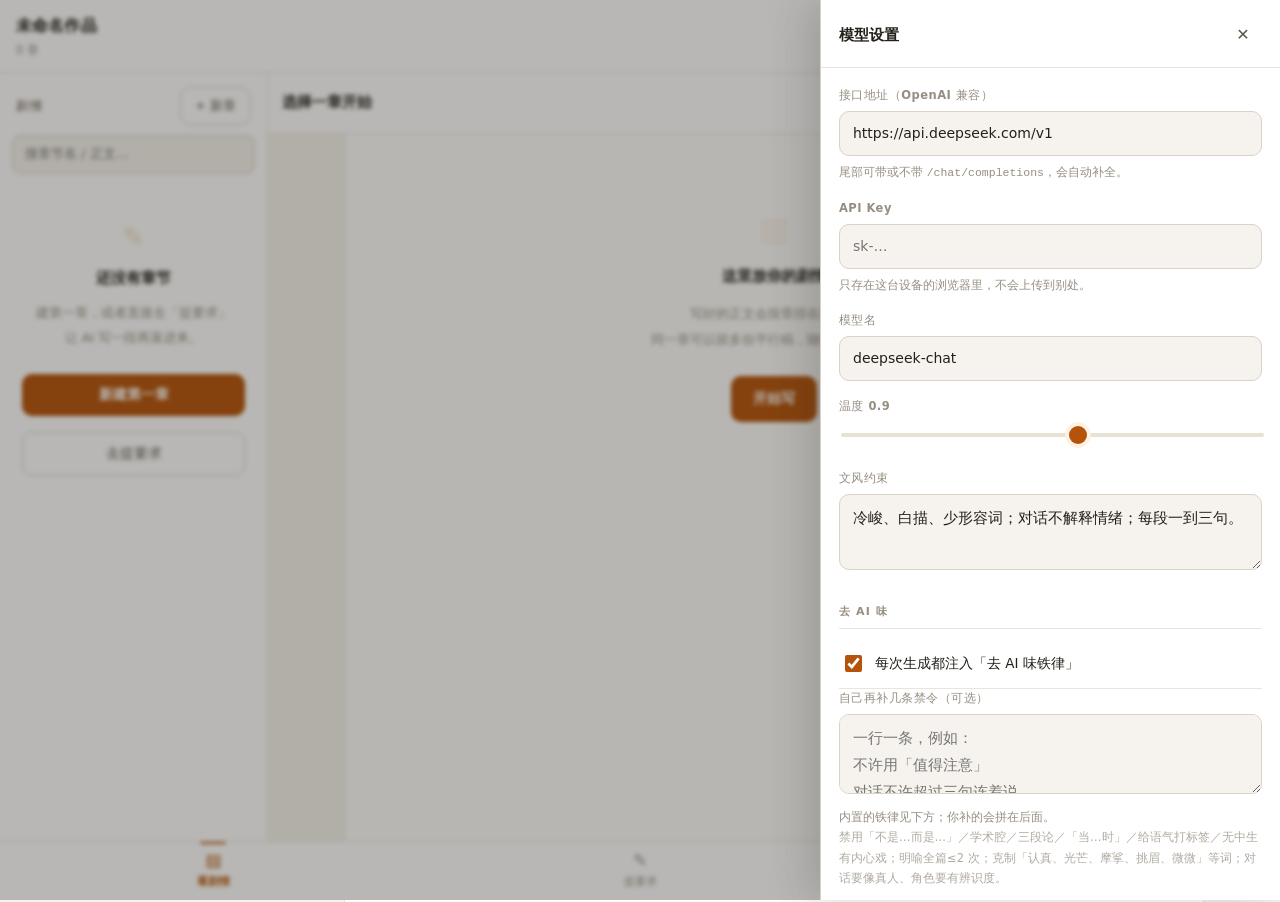
==== commit 344718d9: "feat: 临文录 v1.0 —— 三模块前端创作台 看剧情 / 提要求 / 世界线与设定。 纯前端零依赖单文件，数据存本地，可离线使用。" ====
--- a/src/index.html
+++ b/src/index.html
@@ -150,6 +150,7 @@
 
 <script src="js/store.js"></script>
 <script src="js/format.js"></script>
+<script src="js/aiflavor.js"></script>
 <script src="js/api.js"></script>
 <script src="js/read.js"></script>
 <script src="js/chat.js"></script>
--- a/src/style.css
+++ b/src/style.css
@@ -97,9 +97,22 @@
   font-size: 15px;
   line-height: 1.6;
   display: flex; flex-direction: column;
-  height: 100dvh; min-height: 100vh;
+  height: 100vh;          /* 老浏览器兜底 */
+  height: 100dvh;         /* 移动端地址栏收缩时不跳 */
   -webkit-font-smoothing: antialiased;
   text-rendering: optimizeLegibility;
+}
+
+/* 移动端：所有可点元素都不许有 300ms 延迟，也不许双击缩放 */
+button, a, [role="button"], input, select, textarea, label {
+  touch-action: manipulation;
+}
+/* 触摸反馈：手机上必须有"按下去"的感觉 */
+.mini-btn:active, .icon-btn:active, .chip-btn:active, .navrow:active,
+.chapter-item:active, .card:active, .seg__btn:active, .navchap:active,
+.tab:active, .btn:active, .pickrow:active {
+  transform: scale(.985);
+  transition-duration: .06s;
 }
 
 button, input, textarea, select {
@@ -146,9 +159,10 @@
 .icon-btn--key:hover { background: var(--accent-soft); }
 
 .mini-btn {
-  padding: 6px 12px; border-radius: var(--r);
+  display: inline-flex; align-items: center; justify-content: center;
+  min-height: 38px; padding: 8px 14px; border-radius: var(--r);
   background: var(--surface); color: var(--ink-2);
-  font-size: 12.5px; white-space: nowrap;
+  font-size: 13px; white-space: nowrap; line-height: 1.2;
   border: 1px solid var(--line-2);
   transition: all .15s var(--ease);
 }
@@ -616,9 +630,11 @@
 .chips { display: flex; gap: 6px; overflow-x: auto; padding: 9px 0 2px; scrollbar-width: none; }
 .chips::-webkit-scrollbar { display: none; }
 .chip-btn {
-  flex: 0 0 auto; padding: 5px 13px; border-radius: var(--r-pill);
+  flex: 0 0 auto; min-height: 34px;
+  display: inline-flex; align-items: center;
+  padding: 7px 14px; border-radius: var(--r-pill);
   background: var(--surface); border: 1px solid var(--line);
-  color: var(--ink-3); font-size: 12px; white-space: nowrap;
+  color: var(--ink-3); font-size: 12.5px; white-space: nowrap;
   transition: all .15s var(--ease);
 }
 .chip-btn:hover { border-color: var(--line-2); color: var(--ink-2); }
@@ -641,6 +657,29 @@
 /* 消息上的字数 */
 .msg__len { margin-left: 7px; font-size: 10.5px; color: var(--ink-3); font-family: var(--mono); }
 .msg__len.is-short { color: var(--accent); font-weight: 600; }
+
+/* 消息上的 AI 味标记 */
+.msg__ai {
+  margin-left: 7px; padding: 2px 9px; border-radius: var(--r-pill);
+  font-size: 10.5px; background: var(--surface-2); color: var(--ink-3);
+  border: 1px solid var(--line); font-family: var(--ui);
+  transition: all .15s var(--ease);
+}
+.msg__ai:hover { border-color: var(--ink-3); color: var(--ink-2); }
+.msg__ai.is-heavy { background: var(--red-soft); color: var(--red); border-color: #f0c9c4; font-weight: 600; }
+
+/* AI 味详情 */
+.flavorhit { padding: 13px 0; border-bottom: 1px solid var(--line); }
+.flavorhit:last-of-type { border-bottom: none; }
+.flavorhit__hd { display: flex; align-items: baseline; gap: 9px; margin-bottom: 6px; }
+.flavorhit__n { font-size: 13.5px; font-weight: 620; flex: 1; }
+.flavorhit__c { font-size: 11.5px; color: var(--ink-3); font-family: var(--mono); }
+.flavorhit__why { font-size: 12.5px; color: var(--ink-2); line-height: 1.75; }
+.flavorhit__s {
+  font-size: 12.5px; color: var(--accent-2); margin: 6px 0;
+  font-family: var(--serif); line-height: 1.8;
+}
+.flavorhit__fix { font-size: 12px; color: var(--ink-3); }
 
 /* 新名字的证据句 */
 .nameblock { border-bottom: 1px solid var(--line); }
@@ -826,4 +865,31 @@
   .chat__flow { padding: 16px 13px 8px; }
   .selbar { bottom: 12px; }
   .card__acts { opacity: 1; }
-}
+
+  /* iOS 有一条硬规矩：输入框字号 < 16px，聚焦时会把整页放大。
+     这是"网页在手机上像网页"的头号原因，所以这里必须顶到 16px。 */
+  input, textarea, select, .input, .textarea, .select,
+  .composer textarea, .input--sm {
+    font-size: 16px !important;
+  }
+  /* 顶栏按钮与工具条在小屏上给足手指空间 */
+  .icon-btn { width: 42px; height: 42px; }
+  .reader__head { padding: 10px 12px; gap: 8px; }
+  .reader__tools { gap: 5px; }
+  .reader__tools .mini-btn { padding: 8px 11px; }
+  .chat__headActs { gap: 5px; }
+  .seg__btn { padding: 9px 20px; }
+  /* 抽屉在手机上从底部上来，拇指够得着 */
+  .sheet__panel {
+    top: auto; left: 0; right: 0; bottom: 0;
+    width: 100%; max-height: 88dvh;
+    border-left: none; border-top: 1px solid var(--line-2);
+    border-radius: 18px 18px 0 0;
+    animation: sheetUp .24s var(--ease);
+  }
+  @keyframes sheetUp { from { transform: translateY(24px); opacity: .6; } to { transform: none; opacity: 1; } }
+  .sheet__head { border-radius: 18px 18px 0 0; }
+  .sheet__body { max-height: calc(88dvh - 60px); }
+  /* 正文选中后工具条不挡字 */
+  .selbar { max-width: calc(100% - 16px); }
+}
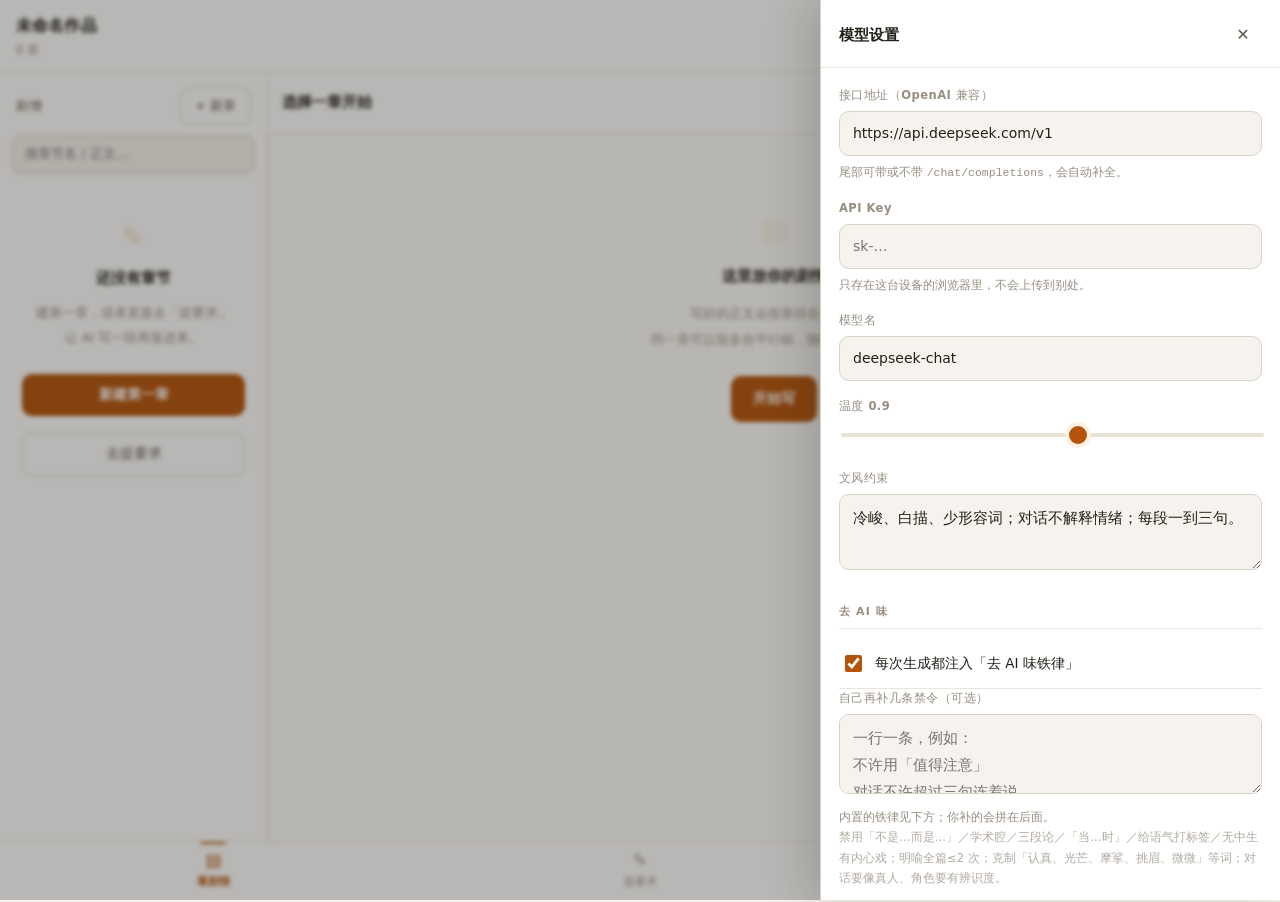
==== commit 426b4ad2: "feat: 临文录 v1.0 —— 三模块前端创作台 看剧情 / 提要求 / 世界线与设定。 纯前端零依赖单文件，数据存本地，可离线使用。" ====
--- a/src/index.html
+++ b/src/index.html
@@ -18,14 +18,10 @@
     <span class="topbar__meta" id="bookMeta">未命名作品</span>
   </button>
   <div class="topbar__actions">
-    <button class="icon-btn" id="btnStream" title="专注模式">◎</button>
-    <button class="icon-btn" id="btnViewAction" title="更多">⋯</button>
-    <button class="icon-btn icon-btn--key" id="btnSettings" title="设置（模型 / 数据）">⚙</button>
+    <button class="icon-btn" id="btnViewAction" title="菜单">⋯</button>
+    <button class="icon-btn icon-btn--key" id="btnSettings" title="设置">⚙</button>
   </div>
 </header>
-
-<!-- 专注模式的退出口：必须独立于顶栏，否则进得去出不来 -->
-<button class="stream-exit" id="streamExit" hidden>✕ 退出专注</button>
 
 <!-- ══ 主区：三个模块 ══ -->
 <main class="stage">
--- a/src/style.css
+++ b/src/style.css
@@ -287,24 +287,25 @@
 .blank__acts { display: flex; gap: 8px; margin-top: 14px; flex-wrap: wrap; justify-content: center; }
 .blank__acts .btn { width: auto; padding: 10px 22px; font-size: 13.5px; margin: 0; }
 
-/* 选中工具条 */
+/* 选中工具条：按钮多了就换行，不横滑（横滑等于有按钮永远看不见） */
 .selbar {
   position: absolute; left: 50%; transform: translateX(-50%);
   bottom: 16px; z-index: 15;
-  display: flex; align-items: center; gap: 6px;
+  display: flex; align-items: center; gap: 6px; flex-wrap: wrap;
+  justify-content: center;
   padding: 8px 10px; border-radius: var(--r-2);
   background: var(--surface);
   border: 1px solid var(--line-2);
   box-shadow: var(--sh-3);
-  max-width: calc(100% - 24px); overflow-x: auto;
+  max-width: calc(100% - 20px);
 }
 .selbar__label { font-size: 11.5px; color: var(--ink-3); white-space: nowrap; padding: 0 4px; }
 
 /* ─────────── 模块二：提要求 ─────────── */
 .chat__head {
   display: flex; align-items: center; justify-content: space-between;
-  gap: 10px; padding: 11px 16px; border-bottom: 1px solid var(--line);
-  background: var(--surface);
+  gap: 8px; padding: 11px 16px; border-bottom: 1px solid var(--line);
+  background: var(--surface); flex-wrap: wrap;
 }
 .chat__target { display: flex; align-items: center; gap: 9px; min-width: 0; }
 .chat__targetLabel { font-size: 11px; color: var(--ink-3); letter-spacing: .08em; }
@@ -385,11 +386,9 @@
 }
 .send-btn--stop:hover { background: var(--red-soft); color: var(--red); border-color: var(--red); }
 .composer__bar {
-  display: flex; gap: 6px; padding-top: 9px;
+  display: flex; gap: 6px; padding-top: 9px; flex-wrap: wrap;
   max-width: 800px; margin: 0 auto;
-  overflow-x: auto; scrollbar-width: none;
-}
-.composer__bar::-webkit-scrollbar { display: none; }
+}
 .chat__hint { font-size: 11.5px; color: var(--ink-3); padding: 0 2px 7px; max-width: 800px; margin: 0 auto; line-height: 1.7; }
 .chat__hint b { color: var(--accent-2); font-weight: 550; }
 
@@ -627,8 +626,7 @@
 .findbar { padding: 10px 16px 4px; max-width: 800px; width: 100%; margin: 0 auto; }
 .chapfind { padding: 0 12px 10px; }
 
-.chips { display: flex; gap: 6px; overflow-x: auto; padding: 9px 0 2px; scrollbar-width: none; }
-.chips::-webkit-scrollbar { display: none; }
+.chips { display: flex; gap: 6px; flex-wrap: wrap; padding: 9px 0 2px; }
 .chip-btn {
   flex: 0 0 auto; min-height: 34px;
   display: inline-flex; align-items: center;
@@ -826,23 +824,13 @@
 }
 @keyframes toastIn { from { opacity: 0; transform: translate(-50%, 8px); } to { opacity: 1; transform: translate(-50%, 0); } }
 
-/* ─────────── 专注模式 ─────────── */
-body.is-stream .tabbar,
-body.is-stream .topbar { display: none; }
-body.is-stream .reader { padding-top: 48px; border-left: none; border-right: none; }
-body.is-stream .reader__head { display: none; }
-
-.stream-exit {
-  position: fixed; z-index: 70;
-  top: calc(var(--safe-t) + 12px); right: 14px;
-  padding: 8px 15px; border-radius: var(--r-pill);
-  background: var(--surface); color: var(--ink-2);
-  border: 1px solid var(--line-2);
-  font-size: 12.5px; font-weight: 550;
-  box-shadow: var(--sh-2);
-  opacity: .55; transition: opacity .2s var(--ease), background .15s var(--ease);
-}
-.stream-exit:hover, .stream-exit:active { opacity: 1; background: var(--surface-2); color: var(--ink); }
+/* ─────────── 禁掉一切横向滑动 ───────────
+   手机上任何需要"左右拉"才能看全的操作条，都算功能不可用。
+   所以：整页不横滚，操作条一律换行，而不是 overflow-x: auto。 */
+html, body { overflow-x: hidden; max-width: 100vw; }
+.stage, .view, .pane--body, .pane--list, .chat__flow, .world__body, .reader {
+  max-width: 100%;
+}
 
 /* ─────────── 桌面端 ─────────── */
 @media (min-width: 761px) {
@@ -875,9 +863,10 @@
   /* 顶栏按钮与工具条在小屏上给足手指空间 */
   .icon-btn { width: 42px; height: 42px; }
   .reader__head { padding: 10px 12px; gap: 8px; }
-  .reader__tools { gap: 5px; }
+  .reader__title { min-width: 0; }
+  .reader__tools { flex: 0 0 auto; gap: 5px; }
   .reader__tools .mini-btn { padding: 8px 11px; }
-  .chat__headActs { gap: 5px; }
+  .chat__headActs { flex: 0 0 auto; gap: 5px; }
   .seg__btn { padding: 9px 20px; }
   /* 抽屉在手机上从底部上来，拇指够得着 */
   .sheet__panel {
